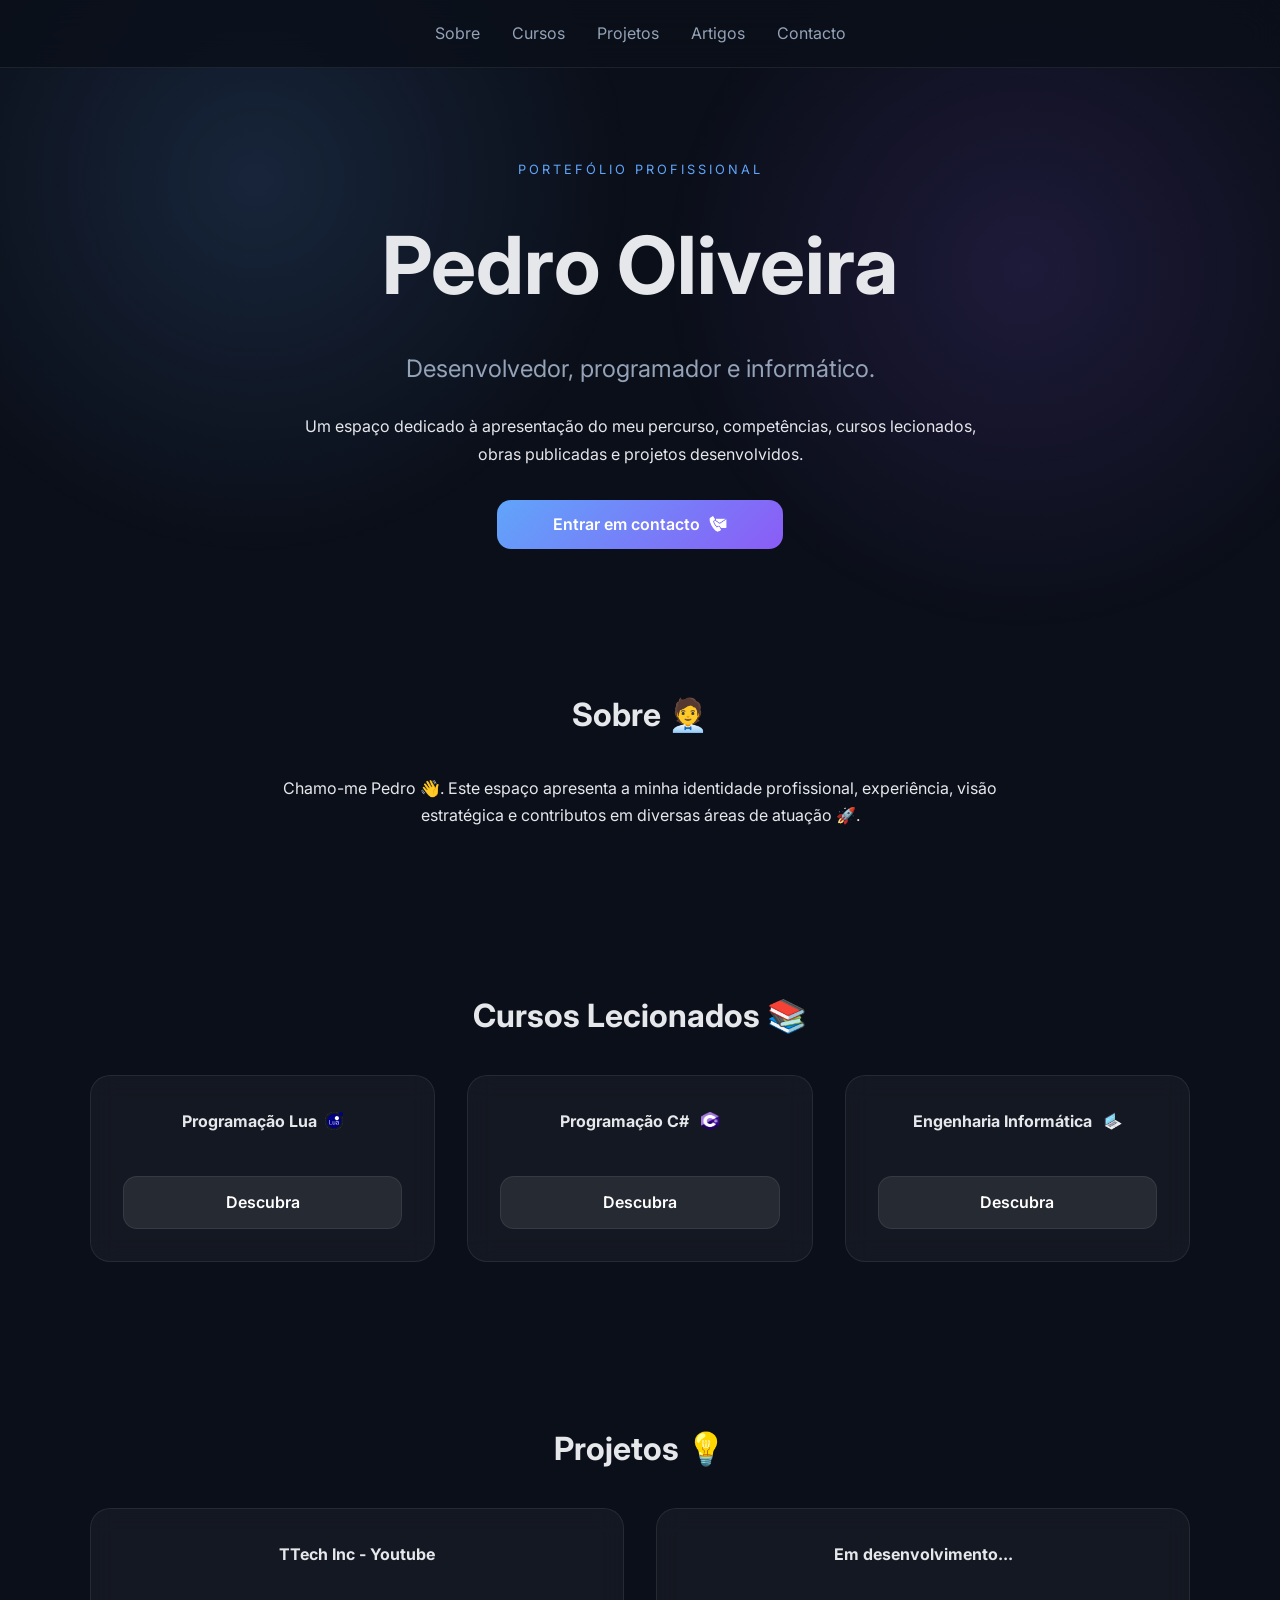
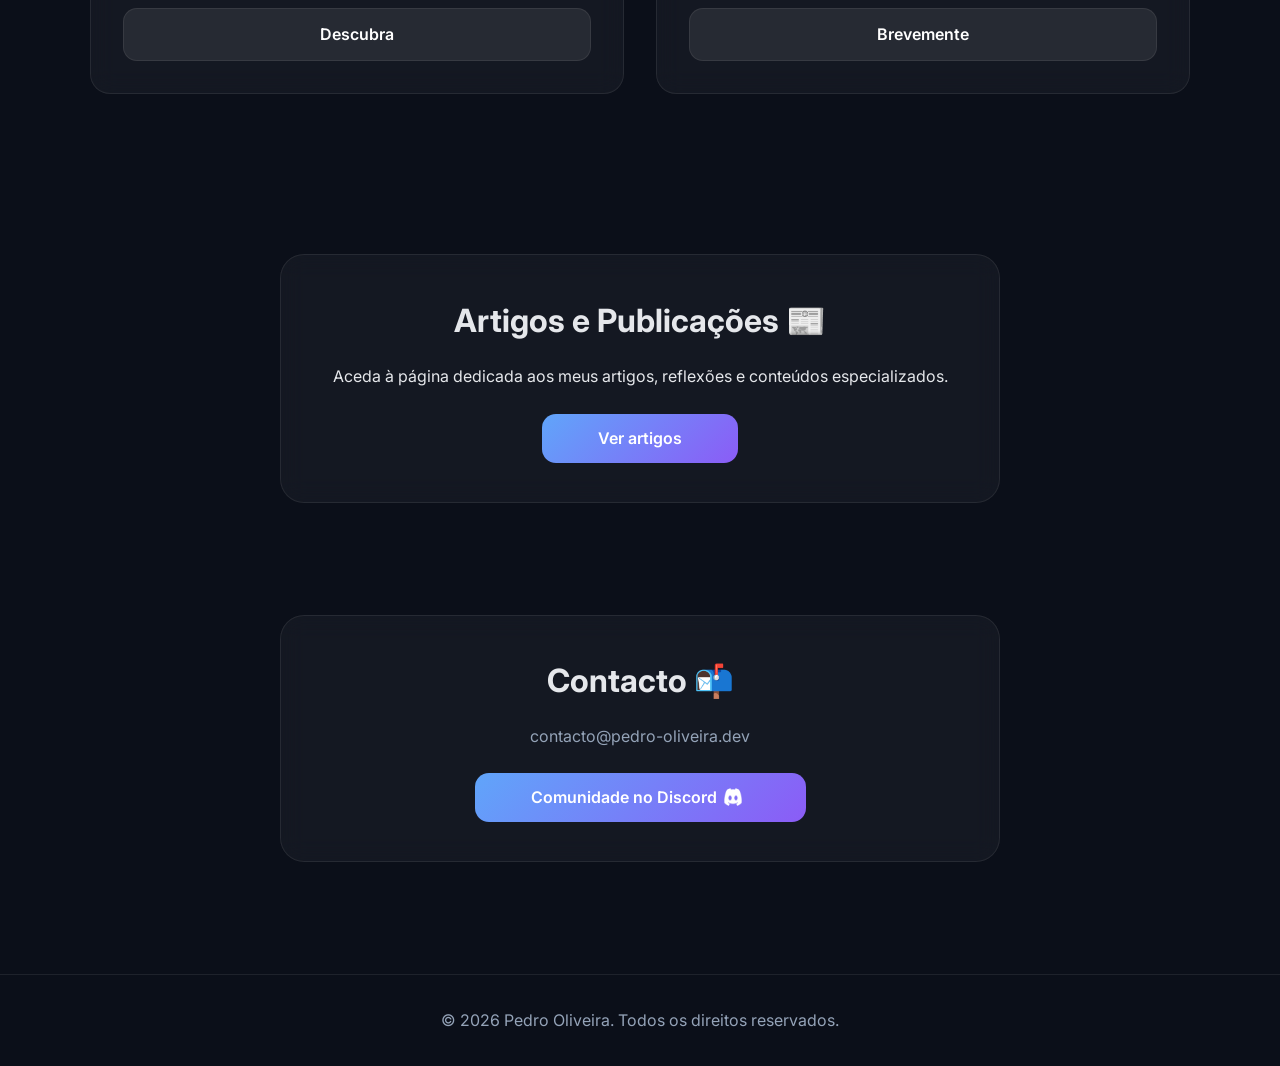
==== index.html @ 5f9d2a94 "Integração Google Analytics" ====
<!DOCTYPE html>
<html lang="pt-PT">

<head>
    <meta charset="UTF-8">
    <meta name="viewport" content="width=device-width, initial-scale=1.0">
    <title>Pedro Oliveira | Portefólio Profissional</title>
    <link rel="preconnect" href="https://fonts.googleapis.com">
    <link rel="preconnect" href="https://fonts.gstatic.com" crossorigin>
    <link href="https://fonts.googleapis.com/css2?family=Inter:wght@300;400;500;600;700;800&display=swap"
        rel="stylesheet">
    <link rel="stylesheet" href="style.css">
    <!-- Google tag (gtag.js) -->
    <script async src="https://www.googletagmanager.com/gtag/js?id=G-9H047FNG0F"></script>
    <script>
        window.dataLayer = window.dataLayer || [];
        function gtag() { dataLayer.push(arguments); }
        gtag('js', new Date());
        gtag('config', 'G-9H047FNG0F');
    </script>
    <script defer src="script.js"></script>
</head>

<body>

    <div class="bg-glow"></div>

    <header class="header">
        <div class="container nav-wrapper">
            <nav class="nav-menu">
                <a href="#sobre">Sobre</a>
                <!--<a href="pagina_recursos/recursos.html">Recursos</a>-->
                <a href="#cursos">Cursos</a>
                <!--<a href="#obras">Obras</a>-->
                <a href="#projetos">Projetos</a>
                <a href="pagina_artigos/artigos.html">Artigos</a>
                <a href="#contacto">Contacto</a>
            </nav>
        </div>
    </header>

    <section class="hero container">
        <div class="hero-content reveal">
            <p class="hero-tag">PORTEFÓLIO PROFISSIONAL</p>
            <h1>Pedro Oliveira</h1>
            <h2 class="hero-subtitle">Desenvolvedor, programador e informático.</h2>
            <p class="hero-description">
                Um espaço dedicado à apresentação do meu percurso, competências, cursos lecionados, obras publicadas e
                projetos desenvolvidos.
            </p>
            <a href="#contacto" class="btn-primary">Entrar em contacto
                <img src="assets/contacto_icon.png" width="18" height="18"
                    style="margin-left: 5px; vertical-align:-3px;">
            </a>
        </div>
    </section>

    <section id="sobre" class="section container reveal">
        <h3>Sobre 🧑‍💼</h3>
        <p>Chamo-me Pedro 👋. Este espaço apresenta a minha identidade profissional, experiência, visão estratégica e
            contributos em diversas áreas de atuação 🚀.</p>
    </section>

    <!-- Habilitações académicas a serem adicionadas futuramente 
    <section id="habilitacoes" class="section container reveal">
        <h3>Habilitações 🎓</h3>
        <div class="grid">
            <div class="card">Licenciatura / Mestrado</div>
            <div class="card">Certificações Profissionais</div>
            <div class="card">Especializações Técnicas</div>
        </div>
    </section>
    -->

    <section id="cursos" class="section container reveal">
        <h3>Cursos Lecionados 📚</h3>
        <div class="grid">
            <div class="card">
                <h4>Programação Lua<img src="assets/lua_logo.png" width="18" height="18"
                        style="margin-left: 8px; vertical-align:-3px;"></h4>
                <a href="https://www.udemy.com/course/cursos-ttech-lua/?referralCode=1E35E95B27F97B320115"
                    class="btn-secondary">Descubra</a>
            </div>
            <div class="card">
                <h4>Programação C# <img src="assets/csharp_logo.png" width="18" height="18"
                        style="margin-left: 8px; vertical-align:-3px;"></h4>
                <a href="https://www.udemy.com/course/curso-de-programacao-c-sharp-completo/?referralCode=ADC5F420551A71470567"
                    class="btn-secondary">Descubra</a>
            </div>
            <div class="card">
                <h4>Engenharia Informática <img src="assets/eng_informatica_logo.png" width="18" height="18"
                        style="margin-left: 8px; vertical-align:-3px;"></h4>
                <a href="https://www.udemy.com/course/engenharia-informatica/?referralCode=6A7386B9BCD37EFAB88C"
                    class="btn-secondary">Descubra</a>
            </div>
        </div>
    </section>

    <!-- A ser adicionado futuramente
    <section id="obras" class="section container reveal">
        <h3>Obras 📖</h3>
        <div class="grid">
            <div class="card">
                <h4>Publicação / Livro 1</h4><a href="https://www.youtube.com/@ttech_/videos" class="btn-secondary">Descubra</a>
            </div>
            <div class="card">
                <h4>Publicação / Livro 2</h4><a href="https://www.youtube.com/@ttech_/videos" class="btn-secondary">Descubra</a>
            </div>
        </div>
    </section>
    -->

    <section id="projetos" class="section container reveal">
        <h3>Projetos 💡</h3>
        <div class="grid">
            <div class="card">
                <h4>TTech Inc - Youtube</h4><a href="https://www.youtube.com/@ttech_/videos"
                    class="btn-secondary">Descubra</a>
            </div>
            <div class="card">
                <h4>Em desenvolvimento...</h4><a href="index.html" class="btn-secondary">Brevemente</a>
            </div>
        </div>
    </section>

    <section id="artigos" class="section articles-section reveal">
        <div class="container articles-box">
            <h3>Artigos e Publicações 📰</h3>
            <p>Aceda à página dedicada aos meus artigos, reflexões e conteúdos especializados.</p>
            <a href="pagina_artigos/artigos.html" class="btn-primary">Ver artigos</a>
        </div>
    </section>

    <section id="contacto" class="section contact-section reveal">
        <div class="contact-card">
            <h3>Contacto 📬</h3>
            <p>contacto@pedro-oliveira.dev</p>
            <a href="https://discord.gg/ntJY7cnc7T" class="btn-primary">Comunidade no Discord
                <img src="assets/DiscordLogo.png" width="18" height="18"
                    style="margin-right:8px; margin-left: 3px; vertical-align:-3px;">
            </a>
        </div>
    </section>

    <footer class="footer">
        <div class="container">
            <p>© 2026 Pedro Oliveira. Todos os direitos reservados.</p>
        </div>
    </footer>

</body>

</html>
---- style.css ----
:root {
    --bg: #0b0f19;
    --panel: rgba(255, 255, 255, 0.04);
    --text: #e5e7eb;
    --muted: #94a3b8;
    --accent: #60a5fa;
    --accent2: #8b5cf6;
    --border: rgba(255, 255, 255, 0.08);
}

* {
    margin: 0;
    padding: 0;
    box-sizing: border-box;
}

html {
    scroll-behavior: smooth;
}

body {
    font-family: 'Inter', sans-serif;
    background: var(--bg);
    color: var(--text);
    line-height: 1.7;
}

.container {
    width: min(1100px, 92%);
    margin: auto;
}

.bg-glow {
    position: fixed;
    inset: 0;
    background: radial-gradient(circle at 20% 20%, rgba(96, 165, 250, .15), transparent 30%), radial-gradient(circle at 80% 30%, rgba(139, 92, 246, .15), transparent 30%);
    pointer-events: none;
}

.header {
    position: sticky;
    top: 0;
    backdrop-filter: blur(16px);
    background: rgba(11, 15, 25, .8);
    border-bottom: 1px solid var(--border);
    z-index: 100;
}

.nav-wrapper {
    display: flex;
    justify-content: center;
    padding: 1.25rem 0;
}

.nav-menu {
    display: flex;
    flex-wrap: wrap;
    justify-content: center;
    gap: 2rem;
}

.nav-menu a {
    color: var(--muted);
    text-decoration: none;
    transition: .3s;
}

.nav-menu a:hover {
    color: white;
}

.hero {
    min-height: 60vh;
    display: flex;
    justify-content: center;
    align-items: center;
    text-align: center;
    padding: 4rem 0 2rem;
}

.hero-tag {
    color: var(--accent);
    letter-spacing: 3px;
    font-size: .8rem;
    margin-bottom: 1rem;
}

.hero h1 {
    font-size: 5rem;
    margin-bottom: 1rem;
}

.hero-subtitle {
    font-size: 1.5rem;
    color: var(--muted);
    font-weight: 400;
    margin-bottom: 1.5rem;
}

.hero-description {
    max-width: 700px;
    margin: 0 auto 2rem;
}

.btn-primary,
.btn-secondary {
    display: inline-block;
    text-decoration: none;
    color: white;
    font-weight: 600;
    border-radius: 14px;
    transition: .3s;
}

.btn-primary {
    padding: 0.70rem 3.5rem;
    background: linear-gradient(135deg, var(--accent), var(--accent2));
}

.btn-secondary {
    margin-top: 1.5rem;
    padding: .75rem 1.2rem;
    background: rgba(255, 255, 255, .08);
    border: 1px solid var(--border);
}

.btn-primary:hover,
.btn-secondary:hover {
    transform: translateY(-3px);
}

.section {
    padding: 5rem 0;
}

.section h3 {
    font-size: 2rem;
    margin-bottom: 2rem;
    text-align: center;
}

.section p {
    max-width: 800px;
    margin: auto;
    text-align: center;
}

.grid {
    display: grid;
    grid-template-columns: repeat(auto-fit, minmax(280px, 1fr));
    gap: 2rem;
    margin-top: 2rem;
}

.card {
    background: var(--panel);
    border: 1px solid var(--border);
    border-radius: 20px;
    padding: 2rem;
    backdrop-filter: blur(12px);
    transition: .3s;
    text-align: center;
    min-height: 180px;
    display: flex;
    flex-direction: column;
    justify-content: space-between;
    color: var(--text);
    text-decoration: none;
}

.card:hover {
    transform: translateY(-8px);
    border-color: rgba(96, 165, 250, .4);
    color: var(--text);
}

.card:visited {
    color: var(--text);
}

.card h4 {
    margin-bottom: 1rem;
}

.articles-box,
.contact-card {
    text-align: center;
    background: var(--panel);
    border: 1px solid var(--border);
    border-radius: 24px;
    padding: 2.4rem 2.2rem;
    backdrop-filter: blur(12px);
    max-width: 720px;
    margin: auto;
}

.articles-box h3,
.contact-card h3 {
    margin-bottom: 0.9rem;
}

.articles-box p,
.contact-card p {
    margin-bottom: 1.5rem;
    line-height: 1.7;
}


.contact-card p {
    margin: .8rem 0;
    color: var(--muted);
}

.contact-card .btn-primary {
  margin-top: 0.6rem;
}

.contact-section {
  padding-top: 2rem;
}

.footer {
    padding: 2rem 0;
    text-align: center;
    border-top: 1px solid var(--border);
    color: var(--muted);
    margin-top: 2rem;
}

.reveal {
    opacity: 0;
    transform: translateY(40px);
    transition: all .8s ease;
}

.reveal.visible {
    opacity: 1;
    transform: translateY(0);
}

@media (max-width:768px) {
    .hero h1 {
        font-size: 3rem;
    }

    .hero-subtitle {
        font-size: 1.1rem;
    }

    .nav-menu {
        gap: 1rem;
    }

    .section {
        padding: 4rem 0;
    }
}

/*Página de artigos: */
.filters-grid{
  display:flex;
  gap:1rem;
  margin-top:1.5rem;
  flex-wrap: wrap;
  align-items:center;
}

.filters-grid input{
  flex: 2;
}

.filters-grid select{
  flex: 1;
}

.filters-grid input,
.filters-grid select {
  background: var(--panel);
  border:1px solid var(--border);
  color: var(--text);
  padding: .9rem 1rem;
  border-radius: 14px;
}

.tag {
  display:inline-block;
  padding:.3rem .7rem;
  border-radius:999px;
  background:rgba(255,255,255,0.06);
  margin:.2rem;
  font-size:.85rem;
  color:var(--muted);
}

.tags {
  margin:1rem 0 1.25rem;
}

.artigos-hero{
  min-height: 38vh;
}

.artigos-hero h1{
  font-size: 2.6rem;
}

.artigos-hero p{
  font-size: 1rem;
  margin-top: .6rem;
}

.articles-list{
  display: grid;
  grid-template-columns: repeat(2, 1fr);
  gap: 1.5rem;
}

.articles-list .card{
  max-width: 760px;
  width: 100%;
  margin: 0 auto;
  padding: 1.8rem 2rem;
}

.article-btn{
  padding: 0.7rem 1.5rem;
  display: inline-flex;
}

.article-btn{
  display: inline-flex;
  align-items: center;
  justify-content: center;
  text-align: center;
  line-height: 1;
}

.articles-list .card{
  padding: 1.2rem 1.5rem;
  display: flex;
  flex-direction: column;
  gap: 0.4rem;
  height: auto;
}

.articles-list .card h4{
  margin-bottom: 0.3rem;
  font-size: 1.3rem;
  font-weight: 600;
  line-height: 1.3;
}

.articles-list .card p{
  margin: 0;
}

.tags{
  margin-top: 0.2rem;
}

.article-page .articles-box{
  max-width: 1000px;
}

.filters-wrapper .articles-box{
  max-width: 1100px;
}

#loadMoreBtn{
  border: none;
  outline: none;
  cursor: pointer;
  padding: 0.8rem 3.1rem;
}

#articlesList{
  margin-top: 0.5rem;
  margin-bottom: 5rem;
}

#filtros{
  padding-bottom: 0.5rem;
}

.filters-grid select{
  background: transparent;
  color: var(--text-primary, #f5f5f5);
  border: 1px solid rgba(255,255,255,0.12);
  padding: 0.65rem 0.9rem;
  border-radius: 10px;
  outline: none;
  cursor: pointer;
}

.filters-grid select option{
  background: #ffffff;
  color: #000000;
}


@media (max-width: 900px){
  .articles-list{
    grid-template-columns: 1fr;
  }
}

@media (max-width: 768px){
  .filters-grid{
    flex-direction: column;
    align-items: stretch;
  }

  .filters-grid input,
  .filters-grid select{
    width: 100%;
  }
}

@media (max-width: 768px){

  /* Só páginas de artigo */
  .article-page .articles-box{
    max-width: 100%;
    padding: 1.5rem;
    border-radius: 16px;
  }

  .article-page h1{
    font-size: 1.8rem;
    line-height: 1.25;
  }

  .article-page .article-meta{
    font-size: 0.9rem;
  }

  .article-page .article-content{
    font-size: 1rem;
    line-height: 1.7;
  }

  .article-page .article-content h2{
    font-size: 1.3rem;
  }

  .article-page .nav-menu{
    display: flex;
    flex-wrap: wrap;
    justify-content: center;
    gap: 0.75rem 1rem;
  }

  .article-page .nav-menu a{
    font-size: 0.95rem;
  }

}
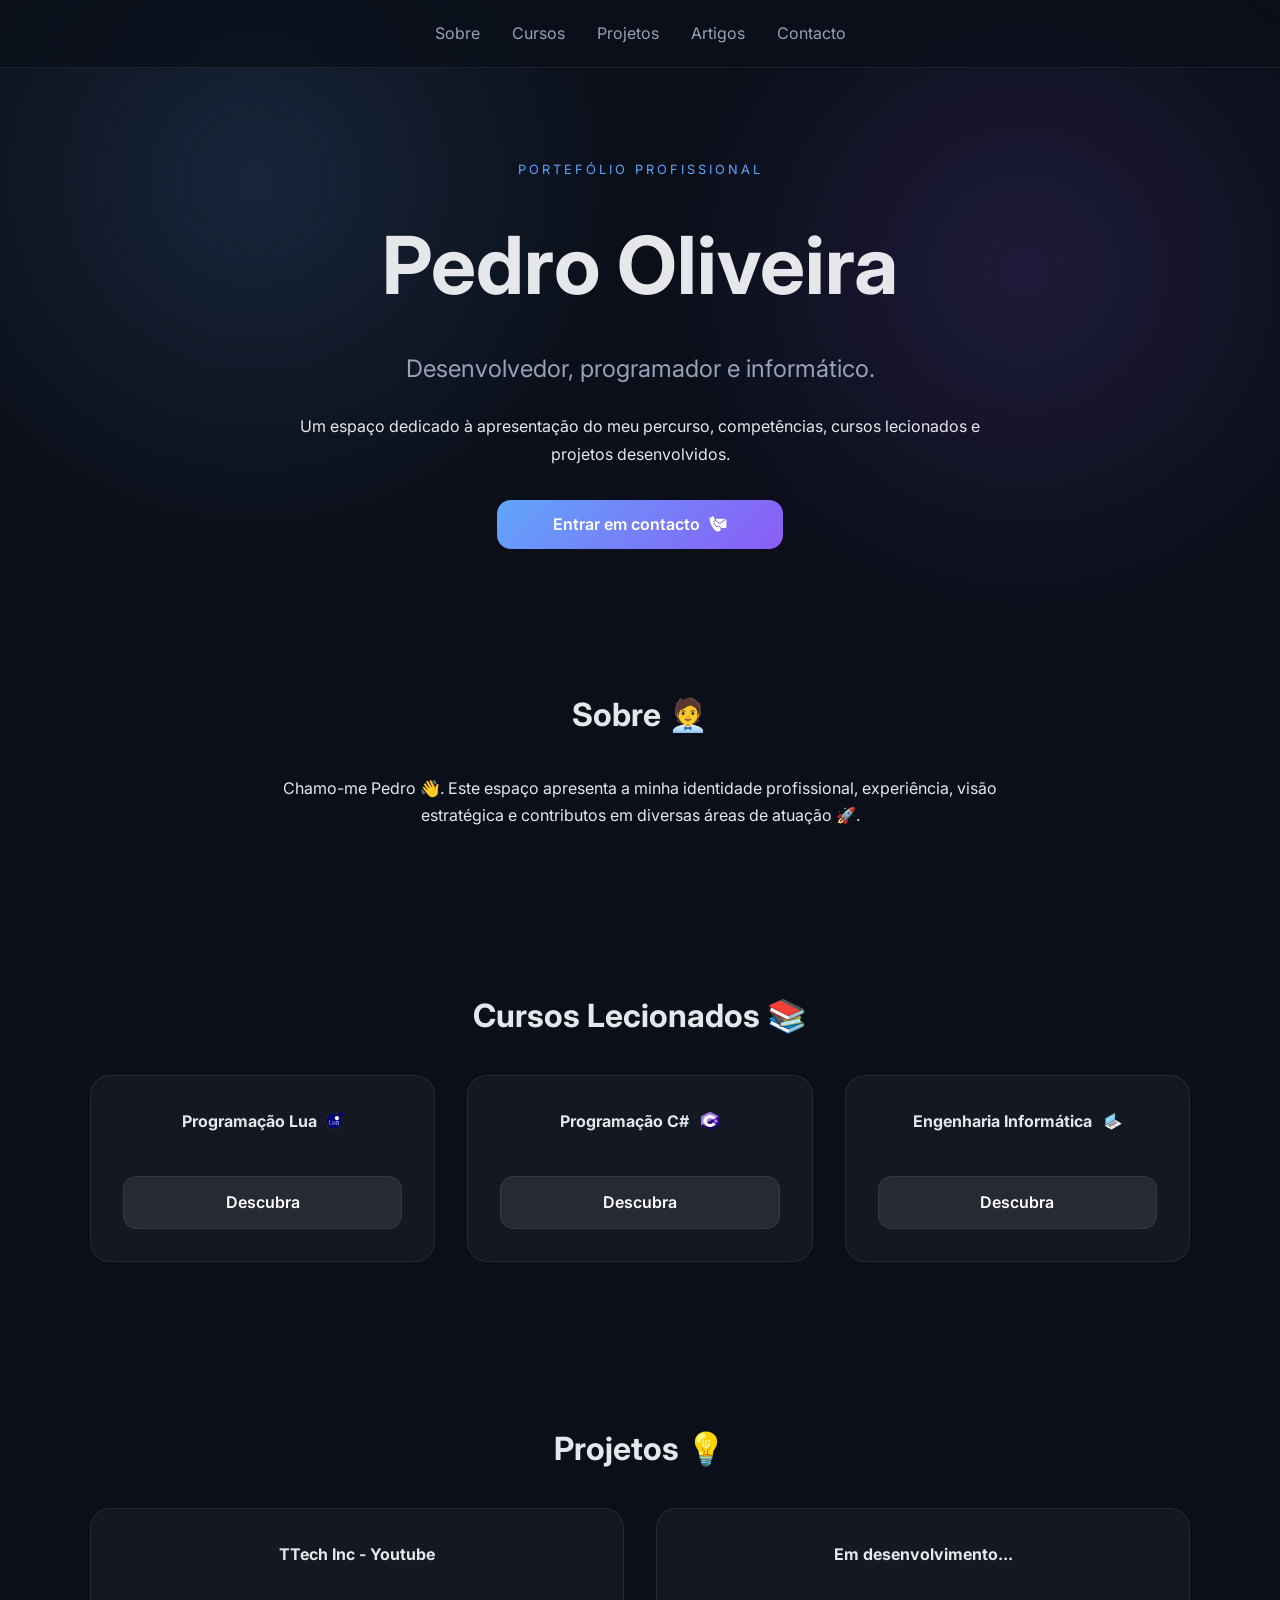
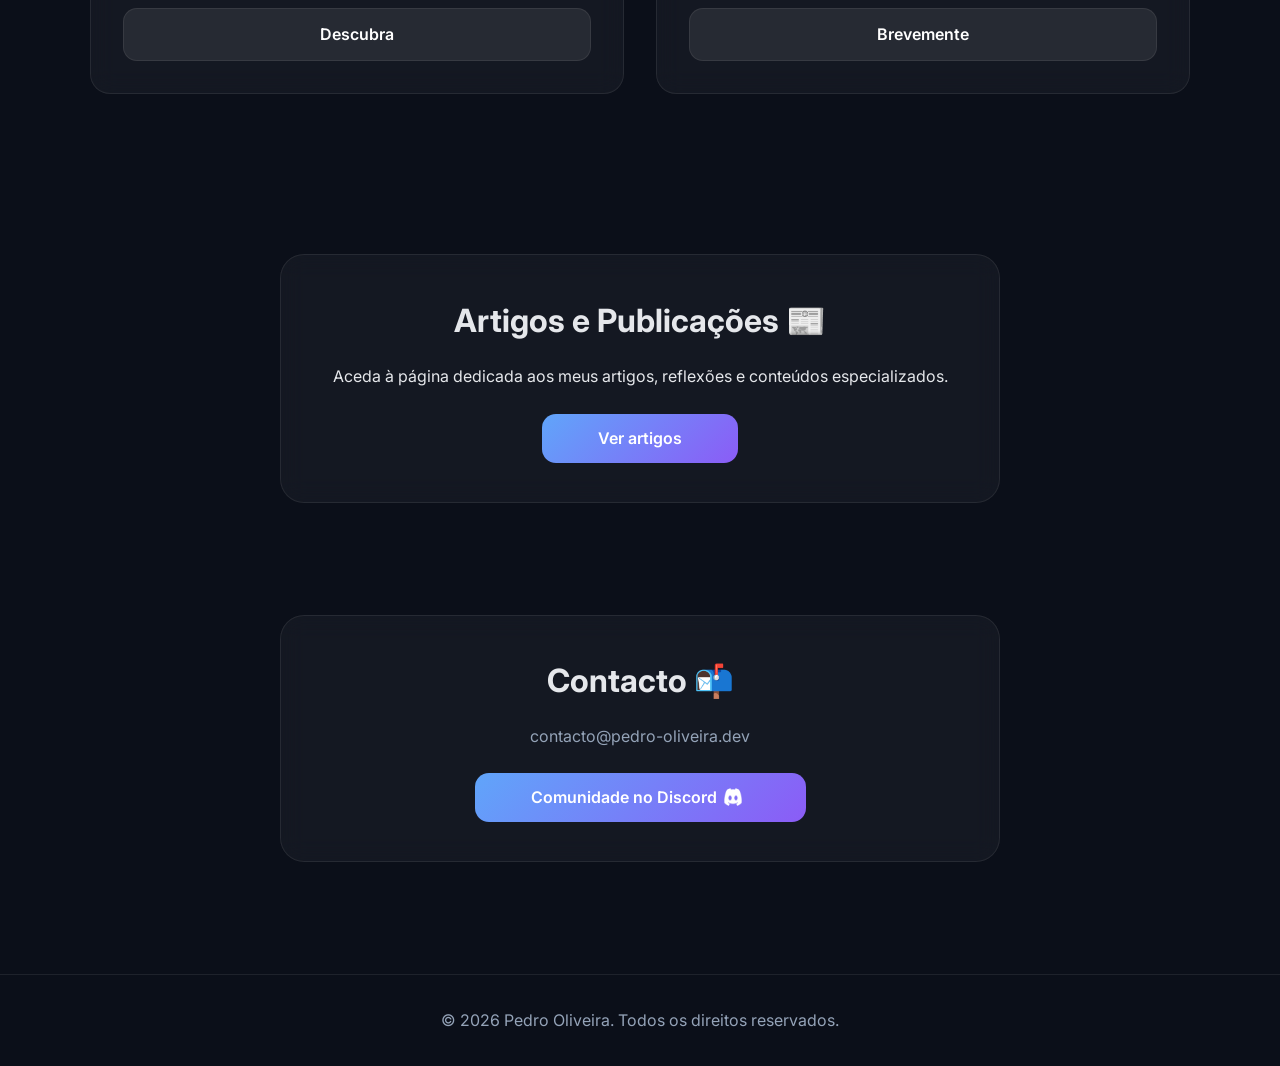
==== commit 311e0586: "Mais informações de exibição" ====
--- a/index.html
+++ b/index.html
@@ -4,6 +4,12 @@
 <head>
     <meta charset="UTF-8">
     <meta name="viewport" content="width=device-width, initial-scale=1.0">
+    <!--Informações de exibição: -->
+    <meta property="og:type" content="website">
+    <meta property="og:title" content="Pedro Oliveira - Desenvolvedor, programador e informático.">
+    <meta property="og:description" content="Um espaço dedicado à apresentação do meu percurso, competências, cursos lecionados e projetos desenvolvidos.">
+    <meta property="og:site_name" content="Pedro Oliveira - Portefólio Profissional">
+    <!--Informações da página: -->
     <title>Pedro Oliveira | Portefólio Profissional</title>
     <link rel="preconnect" href="https://fonts.googleapis.com">
     <link rel="preconnect" href="https://fonts.gstatic.com" crossorigin>
@@ -45,8 +51,7 @@
             <h1>Pedro Oliveira</h1>
             <h2 class="hero-subtitle">Desenvolvedor, programador e informático.</h2>
             <p class="hero-description">
-                Um espaço dedicado à apresentação do meu percurso, competências, cursos lecionados, obras publicadas e
-                projetos desenvolvidos.
+                Um espaço dedicado à apresentação do meu percurso, competências, cursos lecionados e projetos desenvolvidos.
             </p>
             <a href="#contacto" class="btn-primary">Entrar em contacto
                 <img src="assets/contacto_icon.png" width="18" height="18"
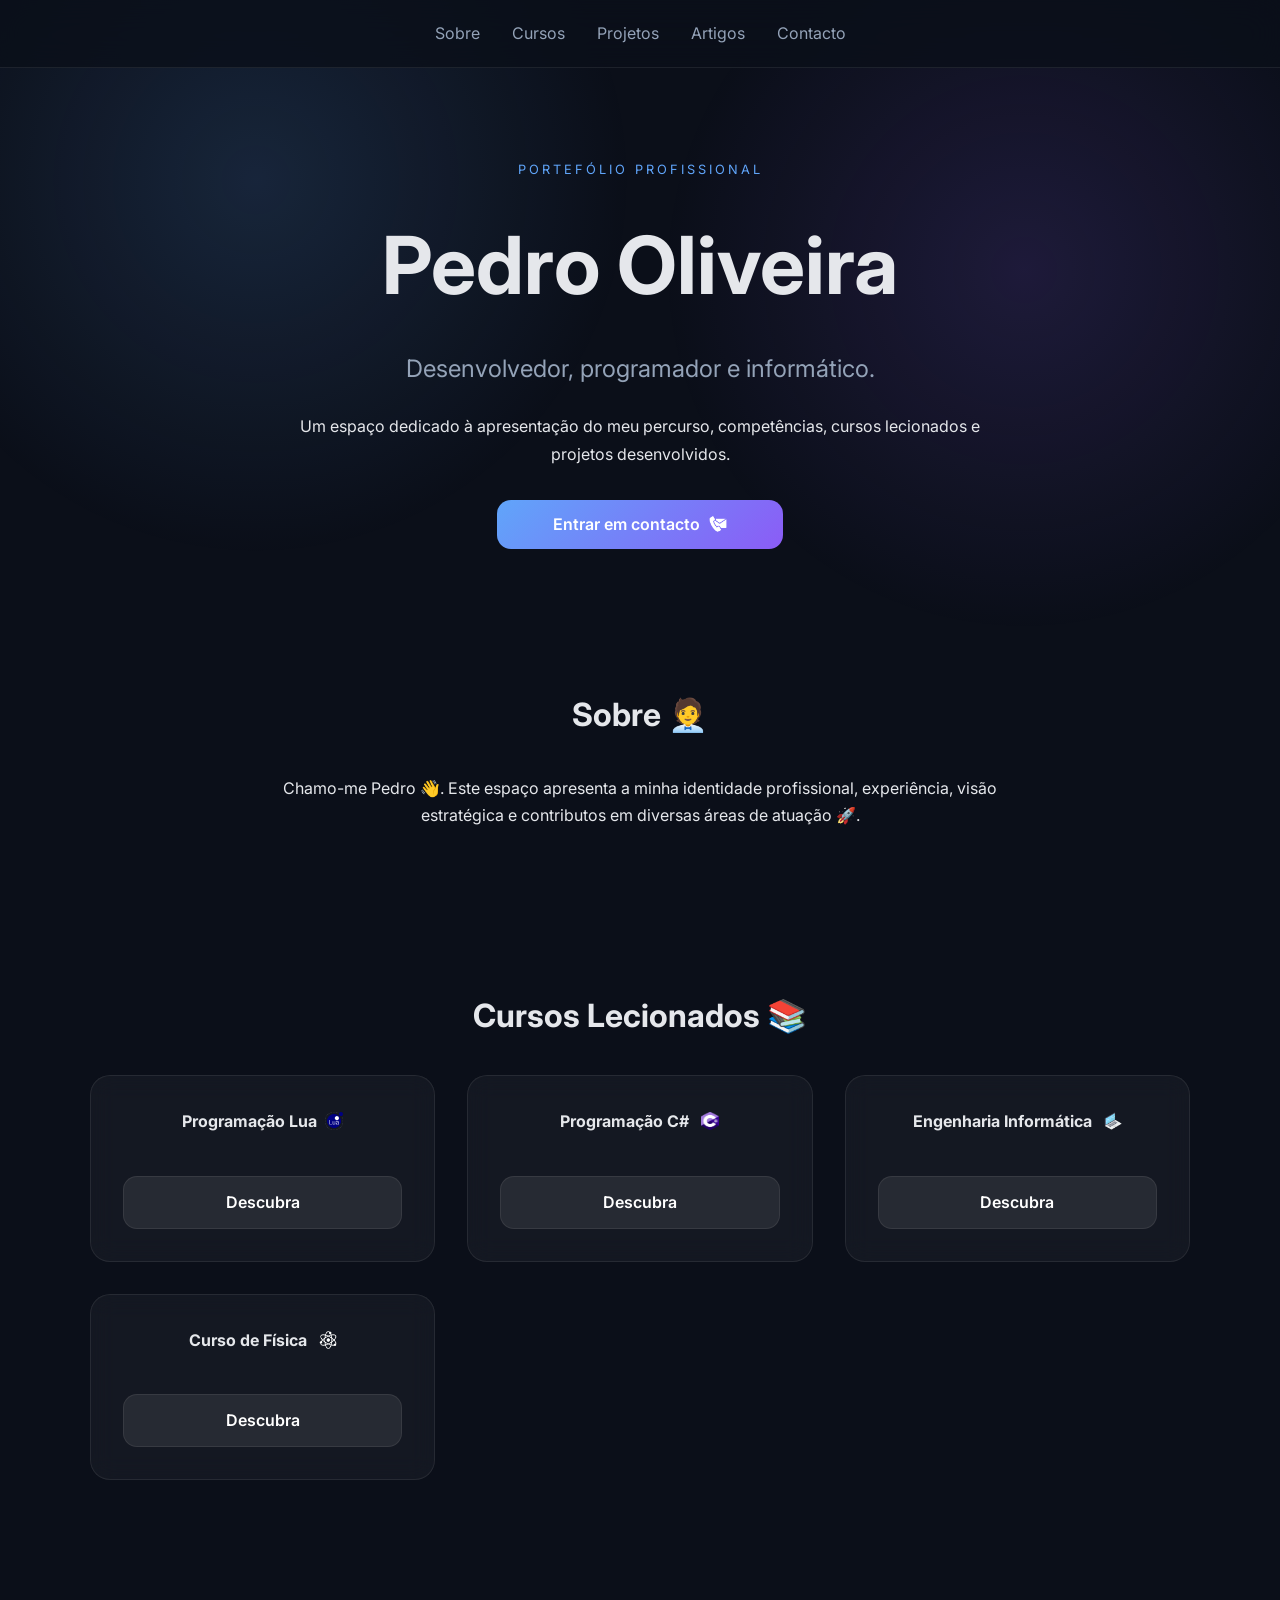
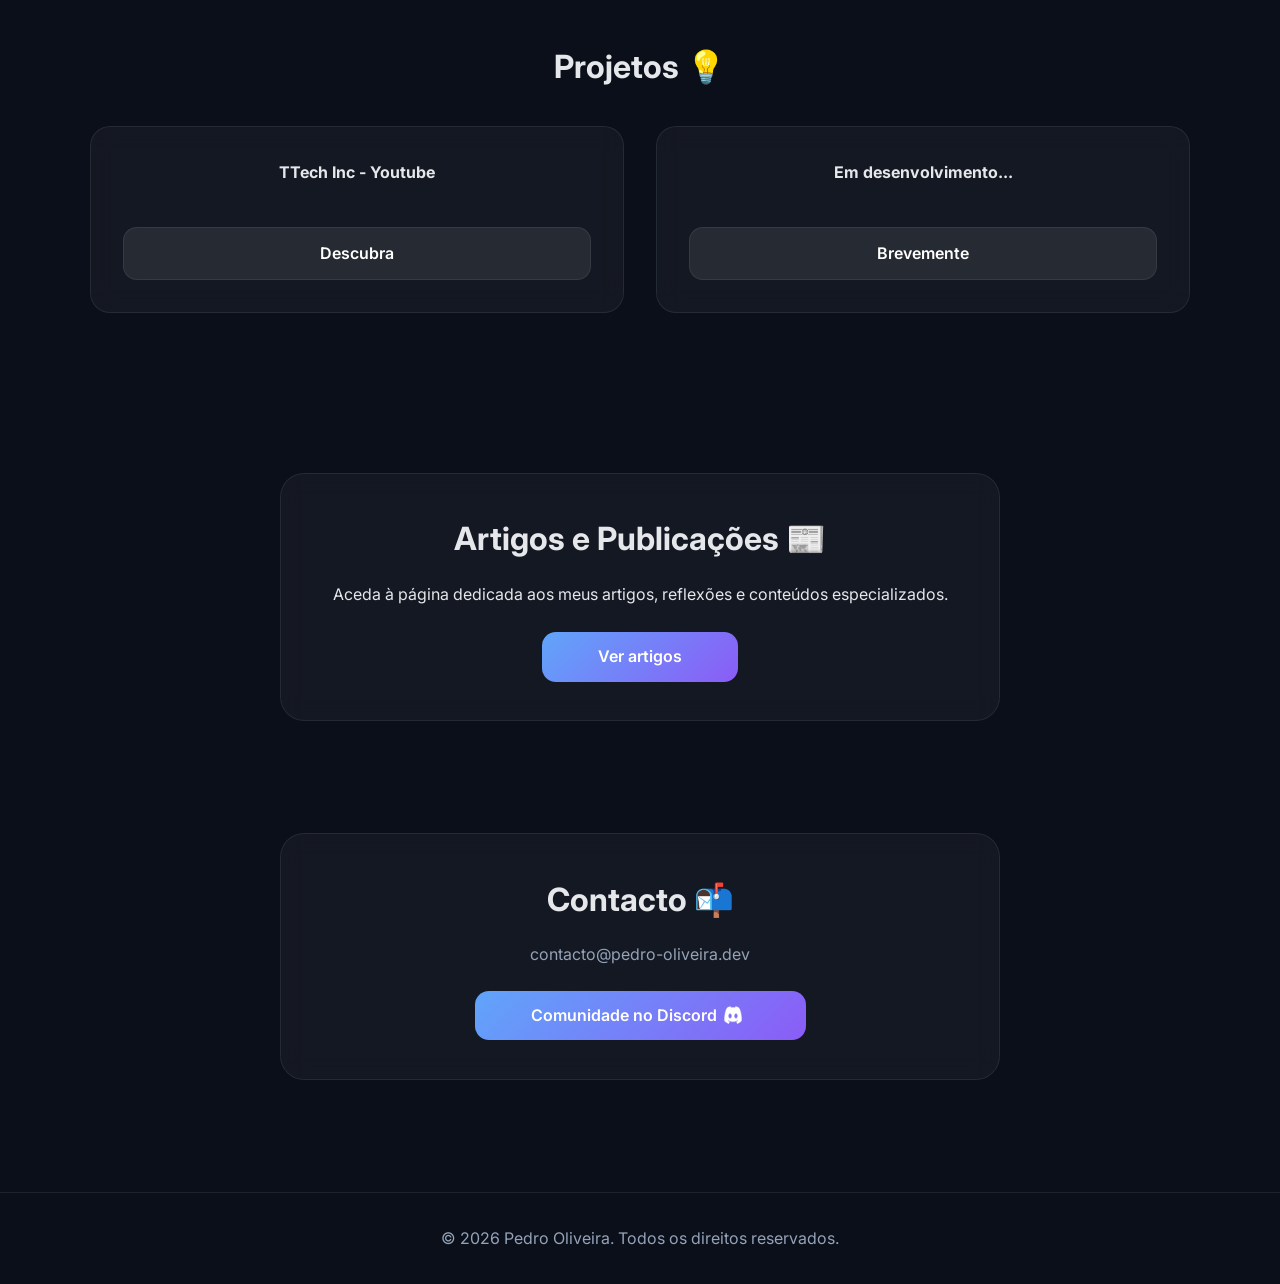
==== commit 3918aad1: "Curso de fisica adicionado" ====
--- a/index.html
+++ b/index.html
@@ -98,6 +98,12 @@
                 <a href="https://www.udemy.com/course/engenharia-informatica/?referralCode=6A7386B9BCD37EFAB88C"
                     class="btn-secondary">Descubra</a>
             </div>
+            <div class="card">
+                <h4>Curso de Física <img src="assets/fisica_logo.png" width="18" height="18"
+                        style="margin-left: 8px; vertical-align:-3px;"></h4>
+                <a href="https://www.udemy.com/course/engenharia-informatica/?referralCode=6A7386B9BCD37EFAB88C"
+                    class="btn-secondary">Descubra</a>
+            </div>
         </div>
     </section>
 
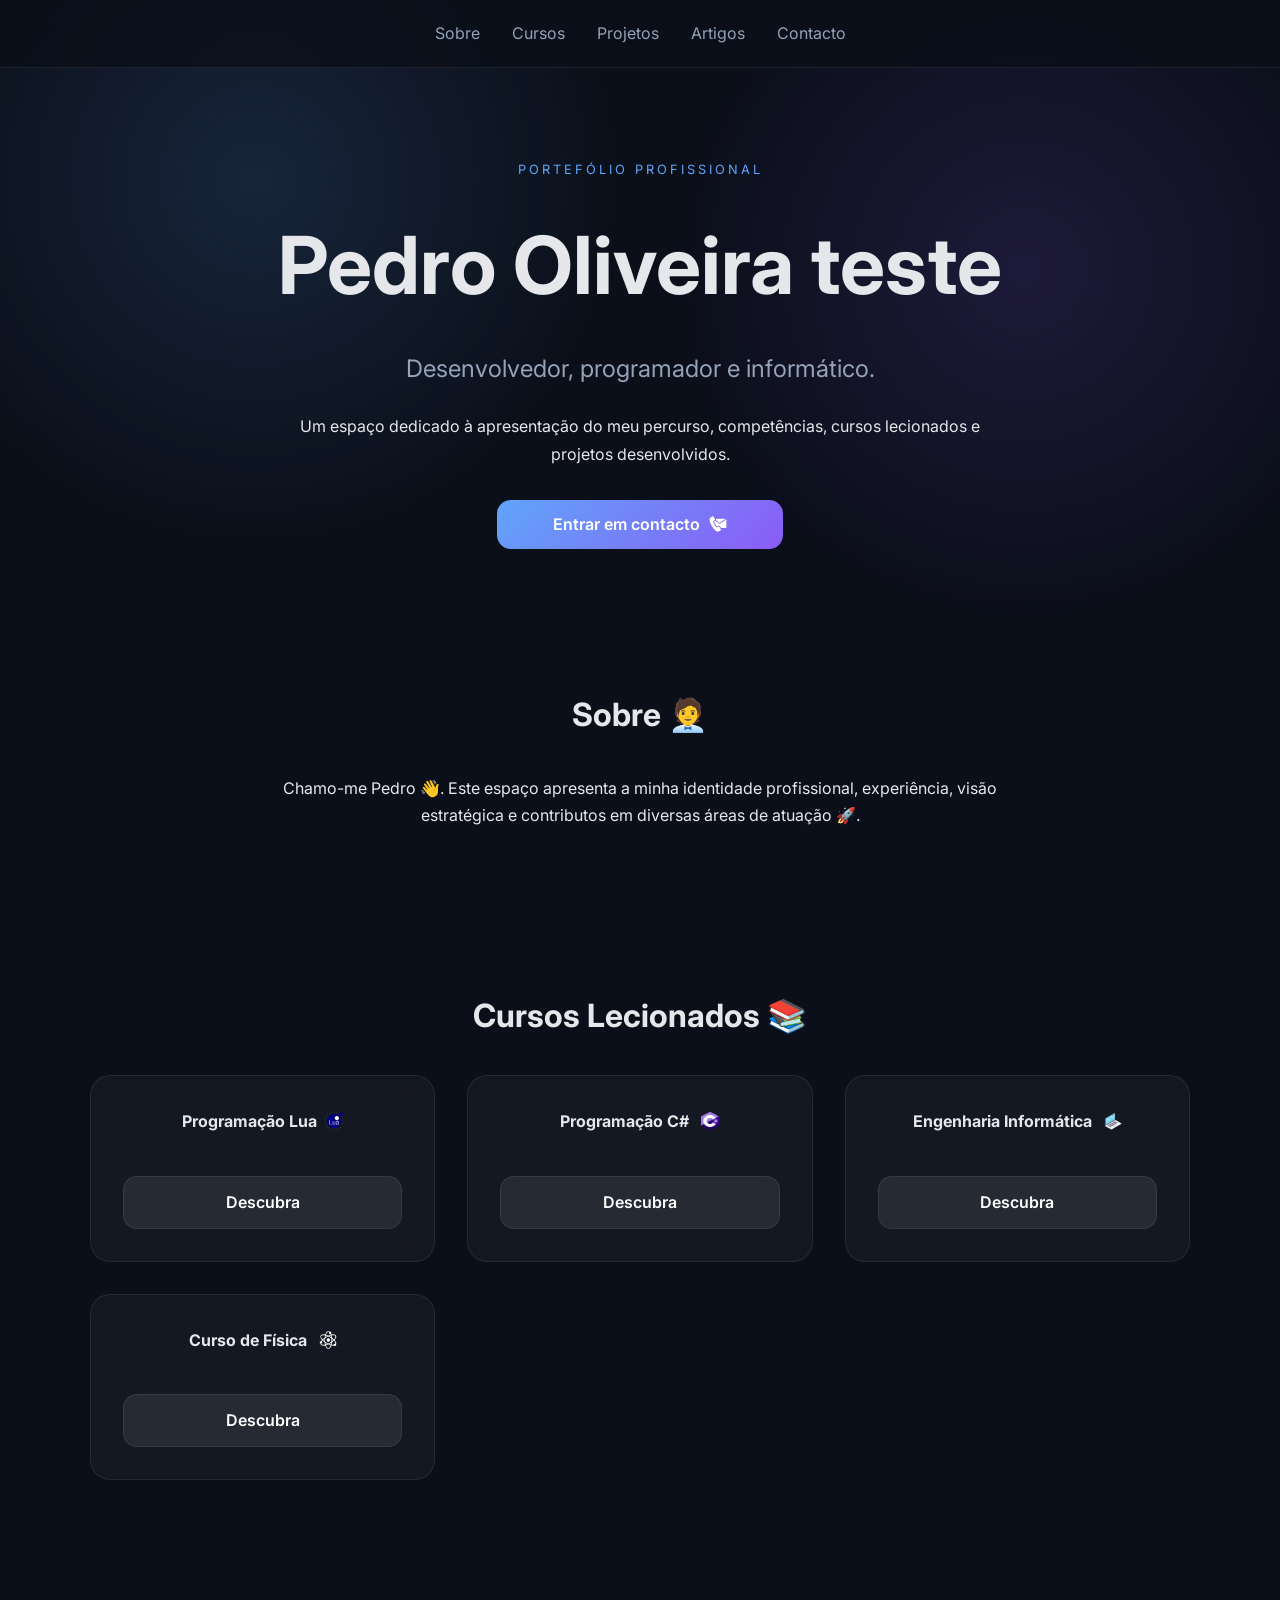
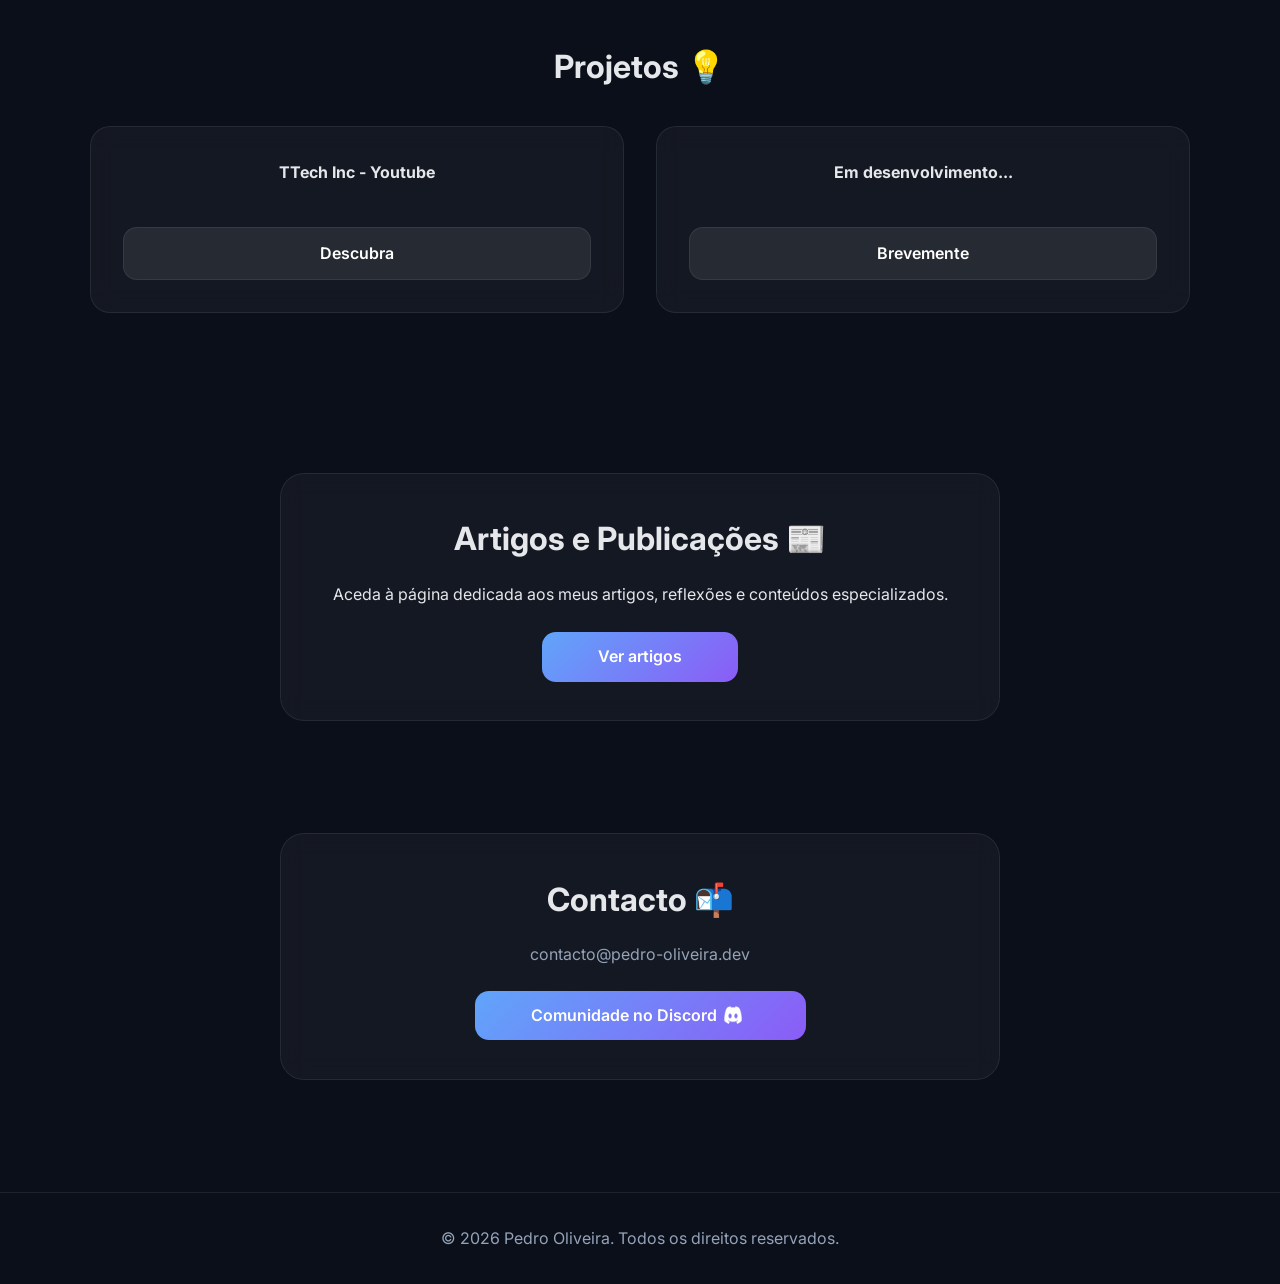
==== commit 5b2cf79f: "Teste de visibilidade" ====
--- a/index.html
+++ b/index.html
@@ -48,7 +48,7 @@
     <section class="hero container">
         <div class="hero-content reveal">
             <p class="hero-tag">PORTEFÓLIO PROFISSIONAL</p>
-            <h1>Pedro Oliveira</h1>
+            <h1>Pedro Oliveira teste</h1>
             <h2 class="hero-subtitle">Desenvolvedor, programador e informático.</h2>
             <p class="hero-description">
                 Um espaço dedicado à apresentação do meu percurso, competências, cursos lecionados e projetos desenvolvidos.
@@ -101,7 +101,7 @@
             <div class="card">
                 <h4>Curso de Física <img src="assets/fisica_logo.png" width="18" height="18"
                         style="margin-left: 8px; vertical-align:-3px;"></h4>
-                <a href="https://www.udemy.com/course/engenharia-informatica/?referralCode=6A7386B9BCD37EFAB88C"
+                <a href="https://www.udemy.com/course/curso-de-fisica-pedro/?referralCode=9C39F249F3D492D9D61F"
                     class="btn-secondary">Descubra</a>
             </div>
         </div>
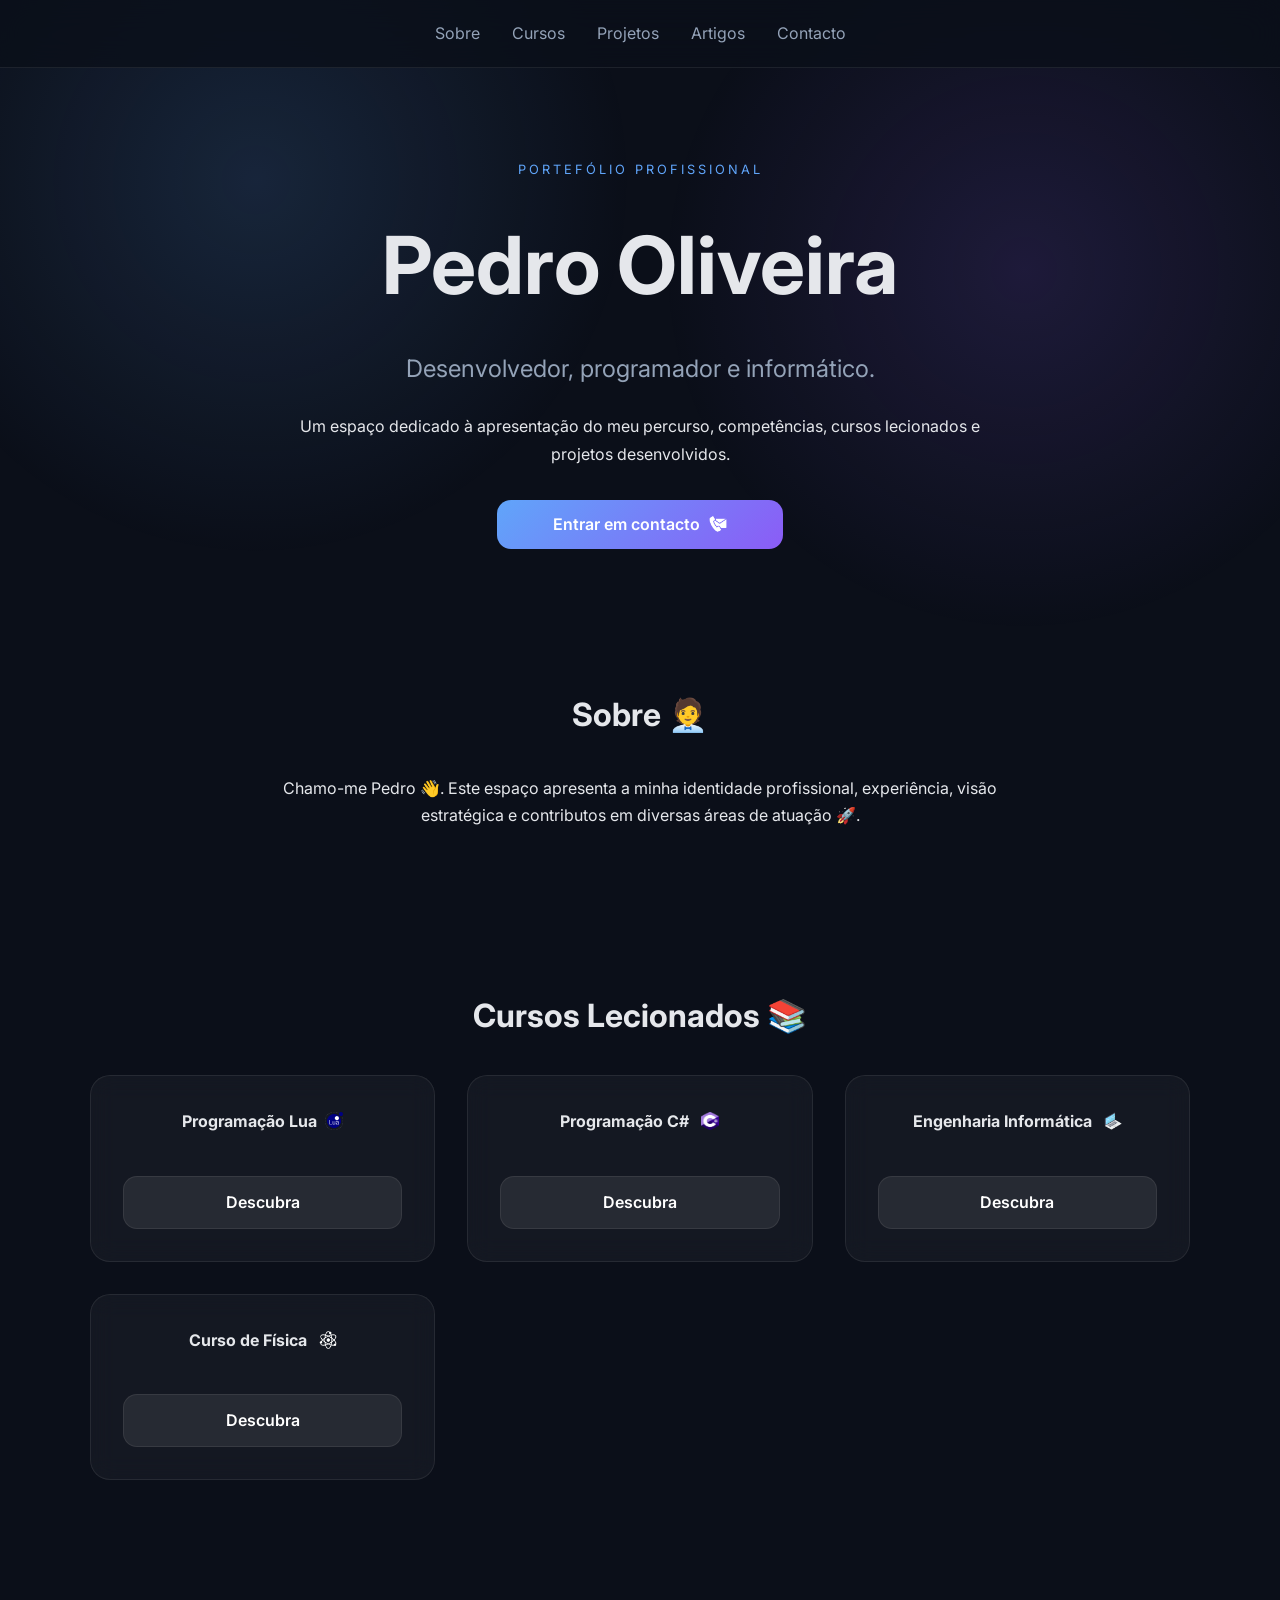
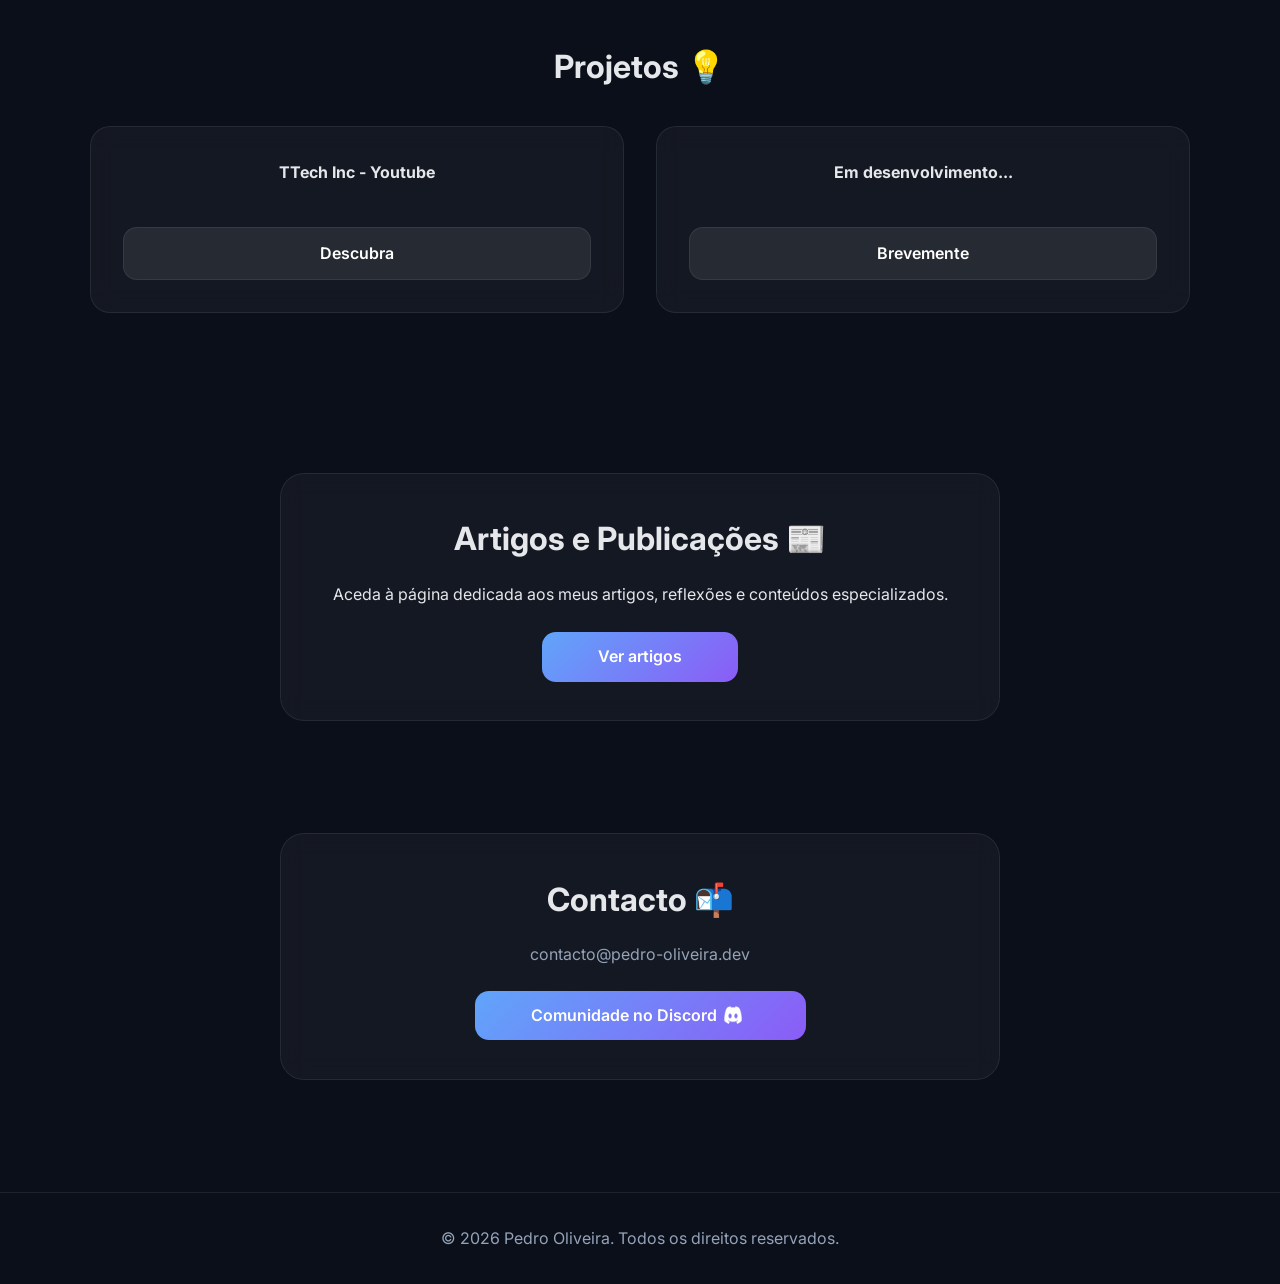
==== commit b1f99250: "concluido" ====
--- a/index.html
+++ b/index.html
@@ -48,7 +48,7 @@
     <section class="hero container">
         <div class="hero-content reveal">
             <p class="hero-tag">PORTEFÓLIO PROFISSIONAL</p>
-            <h1>Pedro Oliveira teste</h1>
+            <h1>Pedro Oliveira</h1>
             <h2 class="hero-subtitle">Desenvolvedor, programador e informático.</h2>
             <p class="hero-description">
                 Um espaço dedicado à apresentação do meu percurso, competências, cursos lecionados e projetos desenvolvidos.
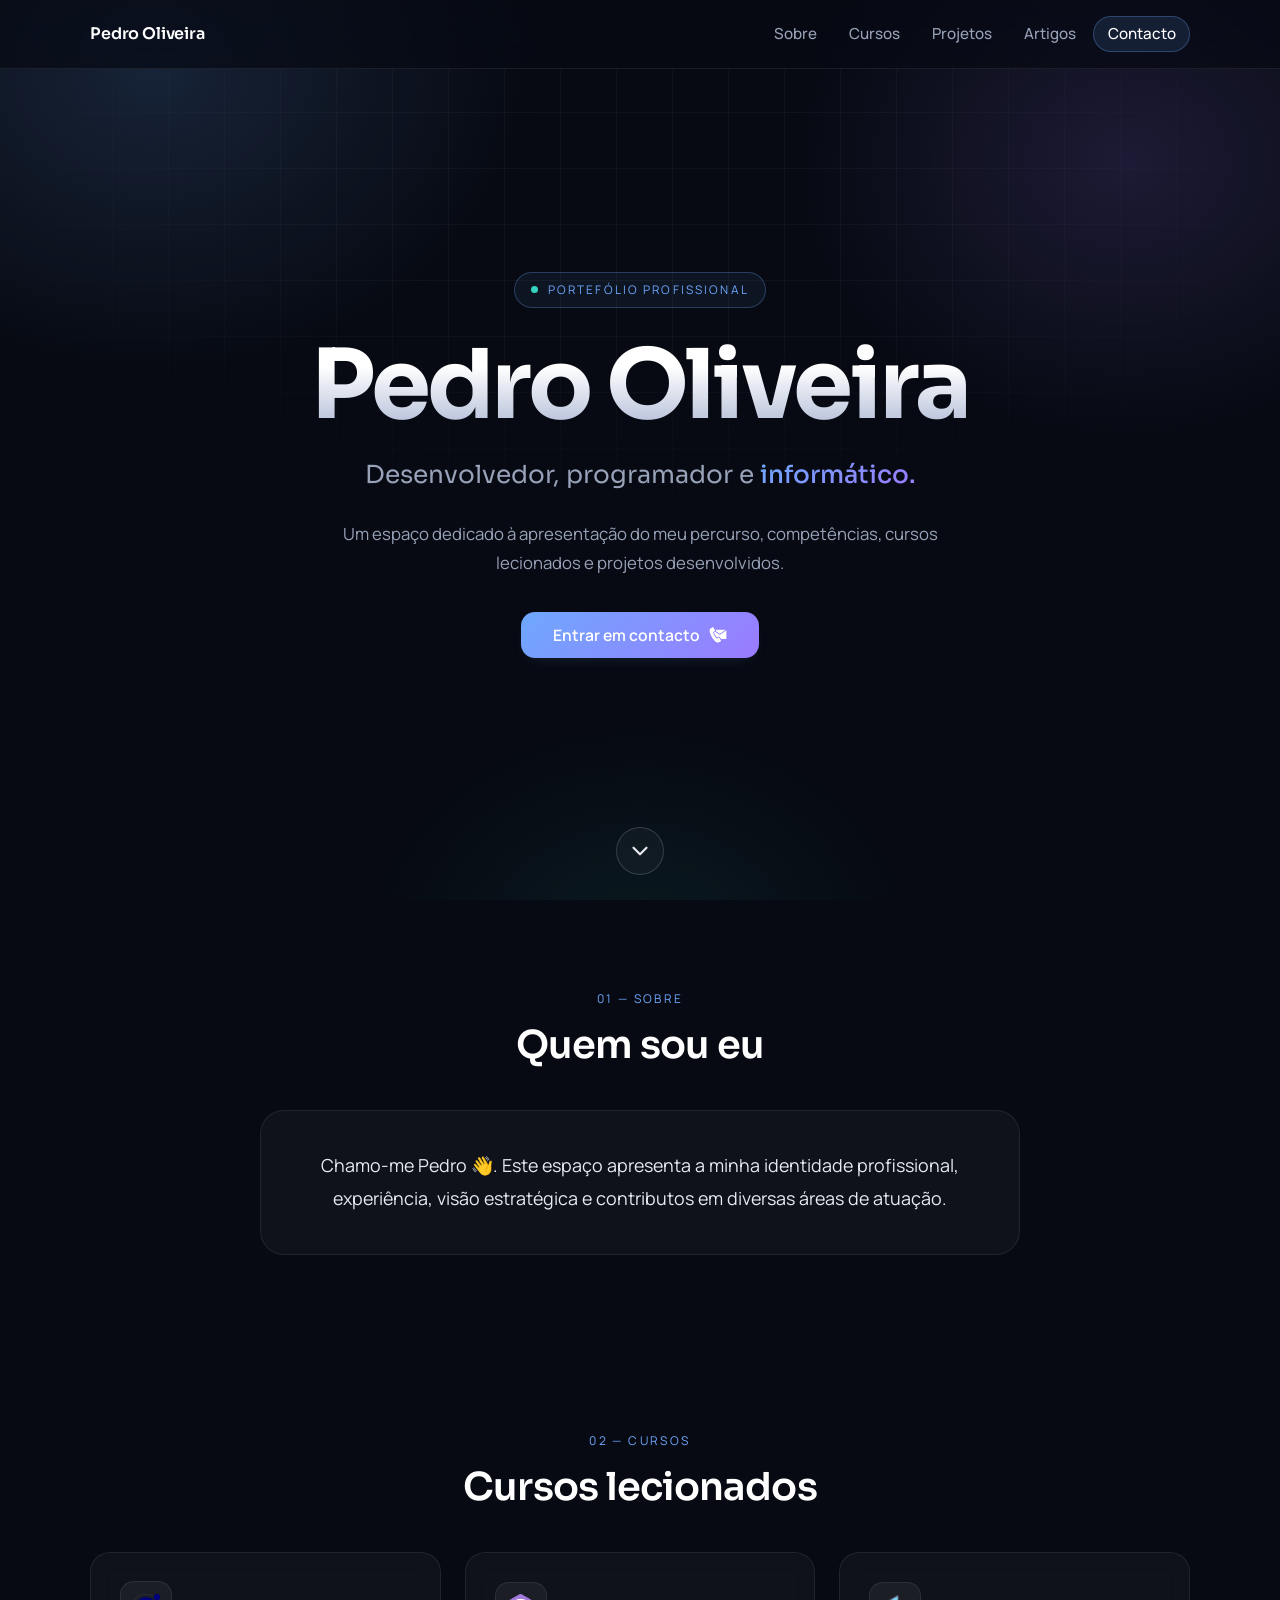
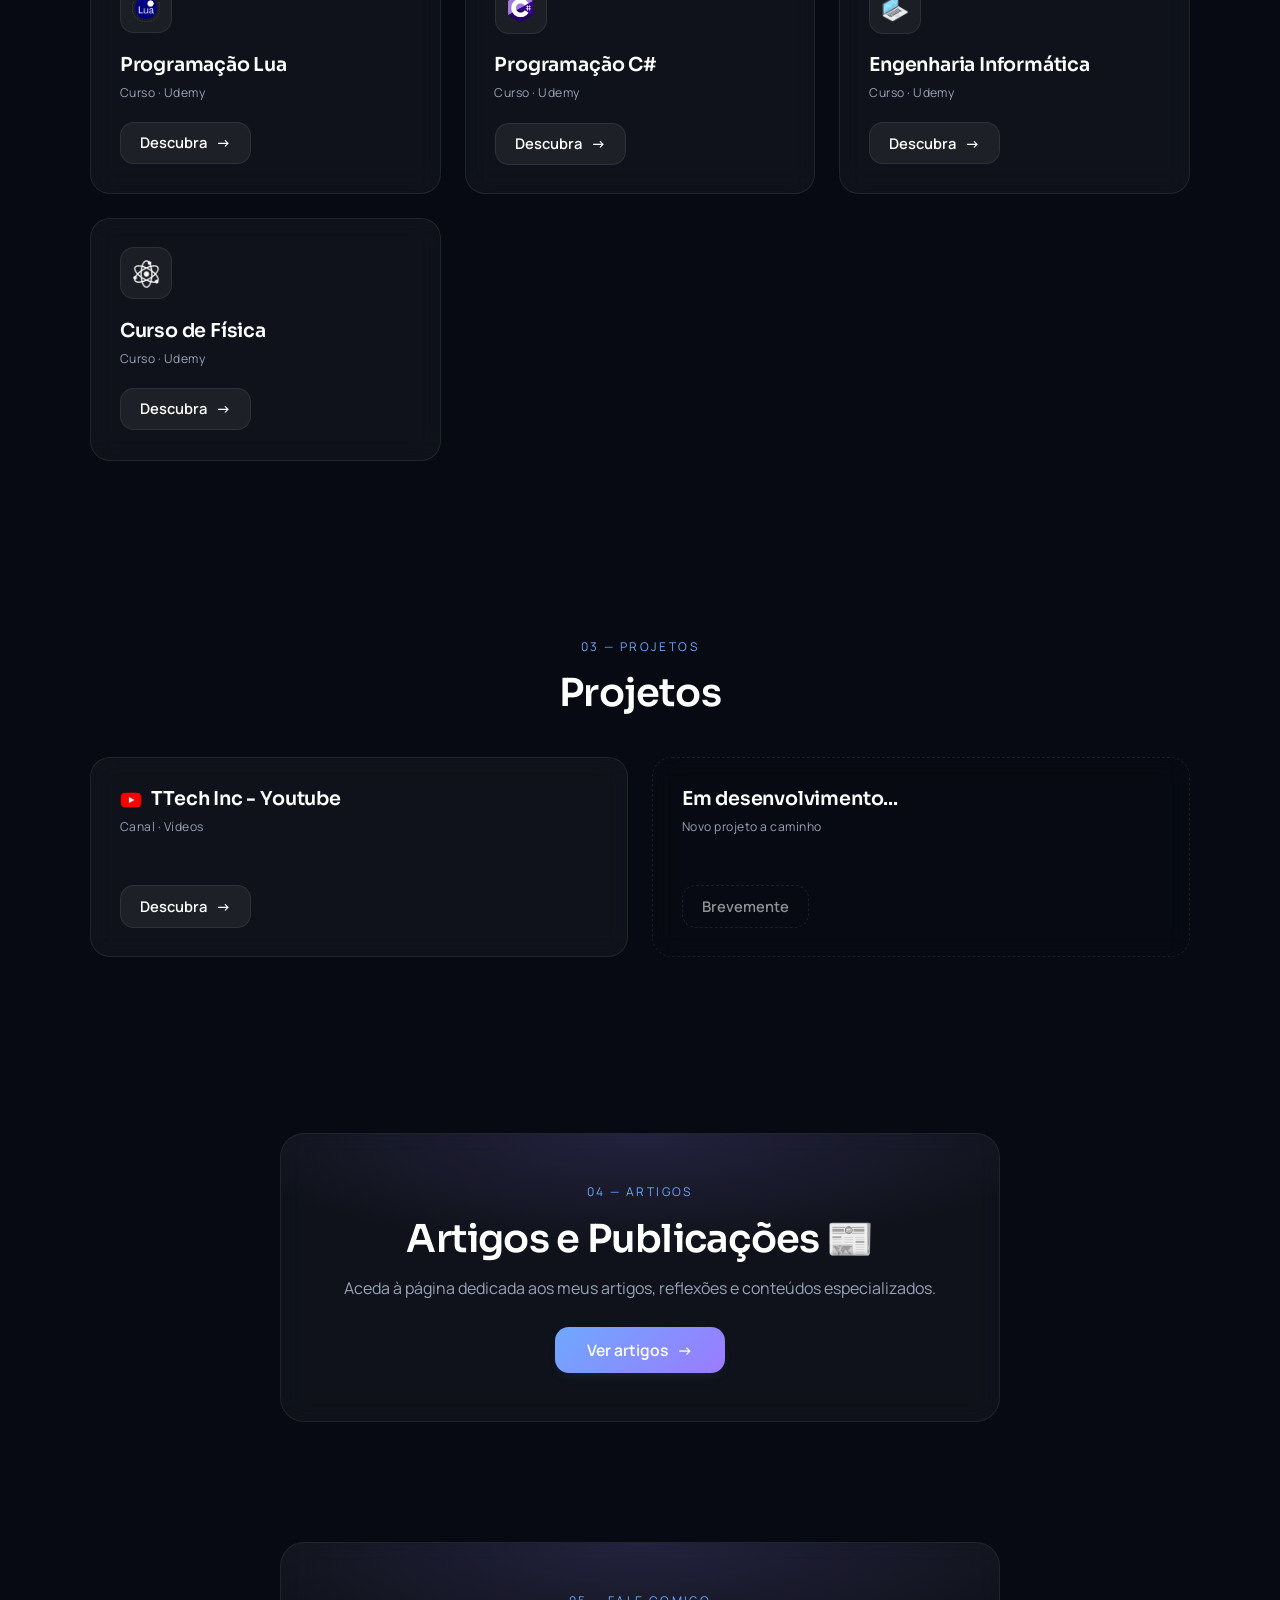
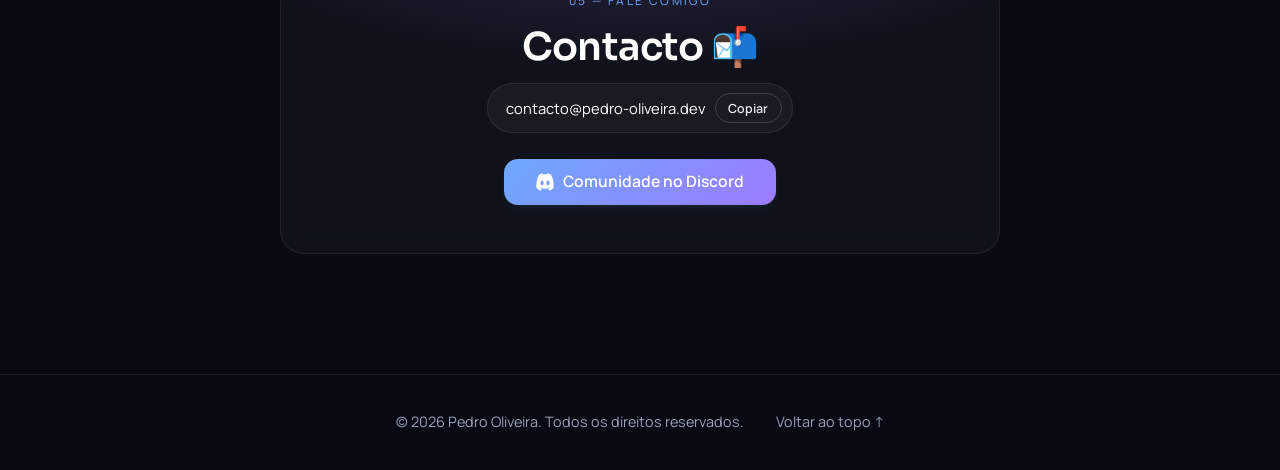
==== commit cd5735ad: "alterações no index" ====
--- a/index.html
+++ b/index.html
@@ -1,164 +1,254 @@
-<!DOCTYPE html>
-<html lang="pt-PT">
-
-<head>
-    <meta charset="UTF-8">
-    <meta name="viewport" content="width=device-width, initial-scale=1.0">
-    <!--Informações de exibição: -->
-    <meta property="og:type" content="website">
-    <meta property="og:title" content="Pedro Oliveira - Desenvolvedor, programador e informático.">
-    <meta property="og:description" content="Um espaço dedicado à apresentação do meu percurso, competências, cursos lecionados e projetos desenvolvidos.">
-    <meta property="og:site_name" content="Pedro Oliveira - Portefólio Profissional">
-    <!--Informações da página: -->
-    <title>Pedro Oliveira | Portefólio Profissional</title>
-    <link rel="preconnect" href="https://fonts.googleapis.com">
-    <link rel="preconnect" href="https://fonts.gstatic.com" crossorigin>
-    <link href="https://fonts.googleapis.com/css2?family=Inter:wght@300;400;500;600;700;800&display=swap"
-        rel="stylesheet">
-    <link rel="stylesheet" href="style.css">
-    <!-- Google tag (gtag.js) -->
-    <script async src="https://www.googletagmanager.com/gtag/js?id=G-9H047FNG0F"></script>
-    <script>
-        window.dataLayer = window.dataLayer || [];
-        function gtag() { dataLayer.push(arguments); }
-        gtag('js', new Date());
-        gtag('config', 'G-9H047FNG0F');
-    </script>
-    <script defer src="script.js"></script>
-</head>
-
-<body>
-
-    <div class="bg-glow"></div>
-
-    <header class="header">
-        <div class="container nav-wrapper">
-            <nav class="nav-menu">
-                <a href="#sobre">Sobre</a>
-                <!--<a href="pagina_recursos/recursos.html">Recursos</a>-->
-                <a href="#cursos">Cursos</a>
-                <!--<a href="#obras">Obras</a>-->
-                <a href="#projetos">Projetos</a>
-                <a href="pagina_artigos/artigos.html">Artigos</a>
-                <a href="#contacto">Contacto</a>
-            </nav>
-        </div>
-    </header>
-
-    <section class="hero container">
-        <div class="hero-content reveal">
-            <p class="hero-tag">PORTEFÓLIO PROFISSIONAL</p>
-            <h1>Pedro Oliveira</h1>
-            <h2 class="hero-subtitle">Desenvolvedor, programador e informático.</h2>
-            <p class="hero-description">
-                Um espaço dedicado à apresentação do meu percurso, competências, cursos lecionados e projetos desenvolvidos.
-            </p>
-            <a href="#contacto" class="btn-primary">Entrar em contacto
-                <img src="assets/contacto_icon.png" width="18" height="18"
-                    style="margin-left: 5px; vertical-align:-3px;">
-            </a>
-        </div>
-    </section>
-
-    <section id="sobre" class="section container reveal">
-        <h3>Sobre 🧑‍💼</h3>
-        <p>Chamo-me Pedro 👋. Este espaço apresenta a minha identidade profissional, experiência, visão estratégica e
-            contributos em diversas áreas de atuação 🚀.</p>
-    </section>
-
-    <!-- Habilitações académicas a serem adicionadas futuramente 
-    <section id="habilitacoes" class="section container reveal">
-        <h3>Habilitações 🎓</h3>
-        <div class="grid">
-            <div class="card">Licenciatura / Mestrado</div>
-            <div class="card">Certificações Profissionais</div>
-            <div class="card">Especializações Técnicas</div>
-        </div>
-    </section>
-    -->
-
-    <section id="cursos" class="section container reveal">
-        <h3>Cursos Lecionados 📚</h3>
-        <div class="grid">
-            <div class="card">
-                <h4>Programação Lua<img src="assets/lua_logo.png" width="18" height="18"
-                        style="margin-left: 8px; vertical-align:-3px;"></h4>
-                <a href="https://www.udemy.com/course/cursos-ttech-lua/?referralCode=1E35E95B27F97B320115"
-                    class="btn-secondary">Descubra</a>
-            </div>
-            <div class="card">
-                <h4>Programação C# <img src="assets/csharp_logo.png" width="18" height="18"
-                        style="margin-left: 8px; vertical-align:-3px;"></h4>
-                <a href="https://www.udemy.com/course/curso-de-programacao-c-sharp-completo/?referralCode=ADC5F420551A71470567"
-                    class="btn-secondary">Descubra</a>
-            </div>
-            <div class="card">
-                <h4>Engenharia Informática <img src="assets/eng_informatica_logo.png" width="18" height="18"
-                        style="margin-left: 8px; vertical-align:-3px;"></h4>
-                <a href="https://www.udemy.com/course/engenharia-informatica/?referralCode=6A7386B9BCD37EFAB88C"
-                    class="btn-secondary">Descubra</a>
-            </div>
-            <div class="card">
-                <h4>Curso de Física <img src="assets/fisica_logo.png" width="18" height="18"
-                        style="margin-left: 8px; vertical-align:-3px;"></h4>
-                <a href="https://www.udemy.com/course/curso-de-fisica-pedro/?referralCode=9C39F249F3D492D9D61F"
-                    class="btn-secondary">Descubra</a>
-            </div>
-        </div>
-    </section>
-
-    <!-- A ser adicionado futuramente
-    <section id="obras" class="section container reveal">
-        <h3>Obras 📖</h3>
-        <div class="grid">
-            <div class="card">
-                <h4>Publicação / Livro 1</h4><a href="https://www.youtube.com/@ttech_/videos" class="btn-secondary">Descubra</a>
-            </div>
-            <div class="card">
-                <h4>Publicação / Livro 2</h4><a href="https://www.youtube.com/@ttech_/videos" class="btn-secondary">Descubra</a>
-            </div>
-        </div>
-    </section>
-    -->
-
-    <section id="projetos" class="section container reveal">
-        <h3>Projetos 💡</h3>
-        <div class="grid">
-            <div class="card">
-                <h4>TTech Inc - Youtube</h4><a href="https://www.youtube.com/@ttech_/videos"
-                    class="btn-secondary">Descubra</a>
-            </div>
-            <div class="card">
-                <h4>Em desenvolvimento...</h4><a href="index.html" class="btn-secondary">Brevemente</a>
-            </div>
-        </div>
-    </section>
-
-    <section id="artigos" class="section articles-section reveal">
-        <div class="container articles-box">
-            <h3>Artigos e Publicações 📰</h3>
-            <p>Aceda à página dedicada aos meus artigos, reflexões e conteúdos especializados.</p>
-            <a href="pagina_artigos/artigos.html" class="btn-primary">Ver artigos</a>
-        </div>
-    </section>
-
-    <section id="contacto" class="section contact-section reveal">
-        <div class="contact-card">
-            <h3>Contacto 📬</h3>
-            <p>contacto@pedro-oliveira.dev</p>
-            <a href="https://discord.gg/ntJY7cnc7T" class="btn-primary">Comunidade no Discord
-                <img src="assets/DiscordLogo.png" width="18" height="18"
-                    style="margin-right:8px; margin-left: 3px; vertical-align:-3px;">
-            </a>
-        </div>
-    </section>
-
-    <footer class="footer">
-        <div class="container">
-            <p>© 2026 Pedro Oliveira. Todos os direitos reservados.</p>
-        </div>
-    </footer>
-
-</body>
-
-</html>+<!DOCTYPE html>
+<html lang="pt-PT">
+
+<head>
+    <meta charset="UTF-8">
+    <meta name="viewport" content="width=device-width, initial-scale=1.0">
+    <meta name="theme-color" content="#070a12">
+    <meta name="description" content="Portefólio de Pedro Oliveira: percurso, competências, cursos lecionados e projetos desenvolvidos.">
+
+    <!-- Informações de exibição: -->
+    <meta property="og:type" content="website">
+    <meta property="og:locale" content="pt_PT">
+    <meta property="og:title" content="Pedro Oliveira - Desenvolvedor, programador e informático.">
+    <meta property="og:description" content="Um espaço dedicado à apresentação do meu percurso, competências, cursos lecionados e projetos desenvolvidos.">
+    <meta property="og:site_name" content="Pedro Oliveira - Portefólio Profissional">
+    <meta name="twitter:card" content="summary">
+
+    <!-- Informações da página: -->
+    <title>Pedro Oliveira | Portefólio Profissional</title>
+
+    <!-- Marca o documento como "com JS" antes de pintar (evita flash e permite fallback sem JS) -->
+    <script>document.documentElement.classList.add('js');</script>
+
+    <link rel="preconnect" href="https://fonts.googleapis.com">
+    <link rel="preconnect" href="https://fonts.gstatic.com" crossorigin>
+    <link href="https://fonts.googleapis.com/css2?family=Manrope:wght@400;500;600;700;800&family=Sora:wght@500;600;700&display=swap"
+        rel="stylesheet">
+    <link rel="stylesheet" href="style.css">
+
+    <!-- Google tag (gtag.js) -->
+    <script async src="https://www.googletagmanager.com/gtag/js?id=G-9H047FNG0F"></script>
+    <script>
+        window.dataLayer = window.dataLayer || [];
+        function gtag() { dataLayer.push(arguments); }
+        gtag('js', new Date());
+        gtag('config', 'G-9H047FNG0F');
+    </script>
+    <script defer src="script.js"></script>
+</head>
+
+<body id="top">
+
+    <a href="#main" class="skip-link">Saltar para o conteúdo</a>
+    <div class="bg-glow" aria-hidden="true"></div>
+
+    <header class="header header--collapsible">
+        <div class="container nav-wrapper">
+            <a href="#top" class="brand" aria-label="Pedro Oliveira — início">
+                <span class="brand-name">Pedro Oliveira</span>
+            </a>
+
+            <button class="nav-toggle" type="button" aria-label="Abrir menu" aria-expanded="false"
+                aria-controls="menu">
+                <span></span><span></span><span></span>
+            </button>
+
+            <nav class="nav-menu" id="menu" aria-label="Navegação principal">
+                <a href="#sobre">Sobre</a>
+                <!--<a href="pagina_recursos/recursos.html">Recursos</a>-->
+                <a href="#cursos">Cursos</a>
+                <!--<a href="#obras">Obras</a>-->
+                <a href="#projetos">Projetos</a>
+                <a href="pagina_artigos/artigos.html">Artigos</a>
+                <a href="#contacto">Contacto</a>
+            </nav>
+        </div>
+    </header>
+
+    <main id="main">
+
+        <section class="hero container">
+            <div class="hero-content reveal">
+                <p class="hero-tag">Portefólio profissional</p>
+                <h1>Pedro Oliveira</h1>
+                <p class="hero-subtitle">Desenvolvedor, programador e <strong>informático.</strong></p>
+                <p class="hero-description">
+                    Um espaço dedicado à apresentação do meu percurso, competências, cursos lecionados e projetos desenvolvidos.
+                </p>
+                <div class="hero-actions">
+                    <a href="#contacto" class="btn-primary">Entrar em contacto
+                        <img class="btn-icon" src="assets/contacto_icon.png" width="18" height="18" alt="">
+                    </a>
+                </div>
+            </div>
+            <a href="#sobre" class="scroll-down" aria-label="Ver o resto do site">
+                <svg width="26" height="26" viewBox="0 0 24 24" fill="none" stroke="currentColor" stroke-width="2"
+                    stroke-linecap="round" stroke-linejoin="round" aria-hidden="true">
+                    <path d="M6 9l6 6 6-6" />
+                </svg>
+            </a>
+        </section>
+
+        <section id="sobre" class="section container reveal">
+            <div class="section-head">
+                <span class="eyebrow">01 — Sobre</span>
+                <h2>Quem sou eu</h2>
+            </div>
+            <div class="about">
+                <p>Chamo-me Pedro 👋. Este espaço apresenta a minha identidade profissional, experiência, visão
+                    estratégica e contributos em diversas áreas de atuação.</p>
+            </div>
+        </section>
+
+        <!-- Habilitações académicas a serem adicionadas futuramente
+        <section id="habilitacoes" class="section container reveal">
+            <div class="section-head">
+                <span class="eyebrow">— Habilitações</span>
+                <h2>Formação</h2>
+            </div>
+            <div class="grid">
+                <div class="card"><h3>Licenciatura / Mestrado</h3></div>
+                <div class="card"><h3>Certificações Profissionais</h3></div>
+                <div class="card"><h3>Especializações Técnicas</h3></div>
+            </div>
+        </section>
+        -->
+
+        <section id="cursos" class="section container reveal">
+            <div class="section-head">
+                <span class="eyebrow">02 — Cursos</span>
+                <h2>Cursos lecionados</h2>
+            </div>
+            <div class="grid">
+                <article class="card">
+                    <div>
+                        <div class="card-icon"><img src="assets/lua_logo.png" width="28" height="28" alt=""></div>
+                        <h3>Programação Lua</h3>
+                        <p class="card-meta">Curso · Udemy</p>
+                    </div>
+                    <a href="https://www.udemy.com/course/cursos-ttech-lua/?referralCode=1E35E95B27F97B320115"
+                        class="btn-secondary" target="_blank" rel="noopener noreferrer">Descubra <span class="arrow"
+                            aria-hidden="true">→</span></a>
+                </article>
+                <article class="card">
+                    <div>
+                        <div class="card-icon"><img src="assets/csharp_logo.png" width="28" height="28" alt=""></div>
+                        <h3>Programação C#</h3>
+                        <p class="card-meta">Curso · Udemy</p>
+                    </div>
+                    <a href="https://www.udemy.com/course/curso-de-programacao-c-sharp-completo/?referralCode=ADC5F420551A71470567"
+                        class="btn-secondary" target="_blank" rel="noopener noreferrer">Descubra <span class="arrow"
+                            aria-hidden="true">→</span></a>
+                </article>
+                <article class="card">
+                    <div>
+                        <div class="card-icon"><img src="assets/eng_informatica_logo.png" width="28" height="28" alt=""></div>
+                        <h3>Engenharia Informática</h3>
+                        <p class="card-meta">Curso · Udemy</p>
+                    </div>
+                    <a href="https://www.udemy.com/course/engenharia-informatica/?referralCode=6A7386B9BCD37EFAB88C"
+                        class="btn-secondary" target="_blank" rel="noopener noreferrer">Descubra <span class="arrow"
+                            aria-hidden="true">→</span></a>
+                </article>
+                <article class="card">
+                    <div>
+                        <div class="card-icon"><img src="assets/fisica_logo.png" width="28" height="28" alt=""></div>
+                        <h3>Curso de Física</h3>
+                        <p class="card-meta">Curso · Udemy</p>
+                    </div>
+                    <a href="https://www.udemy.com/course/curso-de-fisica-pedro/?referralCode=9C39F249F3D492D9D61F"
+                        class="btn-secondary" target="_blank" rel="noopener noreferrer">Descubra <span class="arrow"
+                            aria-hidden="true">→</span></a>
+                </article>
+            </div>
+        </section>
+
+        <!-- A ser adicionado futuramente
+        <section id="obras" class="section container reveal">
+            <div class="section-head">
+                <span class="eyebrow">— Obras</span>
+                <h2>Publicações</h2>
+            </div>
+            <div class="grid">
+                <article class="card">
+                    <div><h3>Publicação / Livro 1</h3></div>
+                    <a href="#" class="btn-secondary">Descubra <span class="arrow" aria-hidden="true">→</span></a>
+                </article>
+            </div>
+        </section>
+        -->
+
+        <section id="projetos" class="section container reveal">
+            <div class="section-head">
+                <span class="eyebrow">03 — Projetos</span>
+                <h2>Projetos</h2>
+            </div>
+            <div class="grid">
+                <article class="card">
+                    <div>
+                        <div class="card-title-row">
+                            <img src="assets/youtube.png" width="22" height="22" alt="">
+                            <h3>TTech Inc - Youtube</h3>
+                        </div>
+                        <p class="card-meta">Canal · Vídeos</p>
+                    </div>
+                    <a href="https://www.youtube.com/@ttech_/videos" class="btn-secondary" target="_blank"
+                        rel="noopener noreferrer">Descubra <span class="arrow" aria-hidden="true">→</span></a>
+                </article>
+                <article class="card card--soon">
+                    <div>
+                        <div class="card-title-row">
+                            <h3>Em desenvolvimento...</h3>
+                        </div>
+                        <p class="card-meta">Novo projeto a caminho</p>
+                    </div>
+                    <span class="btn-secondary btn-disabled" aria-disabled="true">Brevemente</span>
+                </article>
+            </div>
+        </section>
+
+        <section id="artigos" class="section articles-section reveal">
+            <div class="container">
+                <div class="articles-box">
+                    <span class="eyebrow">04 — Artigos</span>
+                    <h2>Artigos e Publicações 📰</h2>
+                    <p>Aceda à página dedicada aos meus artigos, reflexões e conteúdos especializados.</p>
+                    <a href="pagina_artigos/artigos.html" class="btn-primary">Ver artigos <span class="arrow"
+                            aria-hidden="true">→</span></a>
+                </div>
+            </div>
+        </section>
+
+        <section id="contacto" class="section contact-section reveal">
+            <div class="container">
+                <div class="contact-card">
+                    <span class="eyebrow">05 — Fale comigo</span>
+                    <h2>Contacto 📬</h2>
+                    <div class="contact-email">
+                        <a href="mailto:contacto@pedro-oliveira.dev">contacto@pedro-oliveira.dev</a>
+                        <button type="button" class="copy-btn" data-copy="contacto@pedro-oliveira.dev">Copiar</button>
+                    </div>
+                    <div>
+                        <a href="https://discord.gg/ntJY7cnc7T" class="btn-primary" target="_blank"
+                            rel="noopener noreferrer">
+                            <img class="btn-icon" src="assets/DiscordLogo.png" width="18" height="18" alt="">
+                            Comunidade no Discord
+                        </a>
+                    </div>
+                </div>
+            </div>
+        </section>
+
+    </main>
+
+    <footer class="footer">
+        <div class="container">
+            <p>© 2026 Pedro Oliveira. Todos os direitos reservados.</p>
+            <a href="#top">Voltar ao topo ↑</a>
+        </div>
+    </footer>
+
+</body>
+
+</html>
--- a/style.css
+++ b/style.css
@@ -1,457 +1,1104 @@
-:root {
-    --bg: #0b0f19;
-    --panel: rgba(255, 255, 255, 0.04);
-    --text: #e5e7eb;
-    --muted: #94a3b8;
-    --accent: #60a5fa;
-    --accent2: #8b5cf6;
-    --border: rgba(255, 255, 255, 0.08);
-}
-
-* {
-    margin: 0;
-    padding: 0;
-    box-sizing: border-box;
-}
-
-html {
-    scroll-behavior: smooth;
-}
-
-body {
-    font-family: 'Inter', sans-serif;
-    background: var(--bg);
-    color: var(--text);
-    line-height: 1.7;
-}
-
-.container {
-    width: min(1100px, 92%);
-    margin: auto;
-}
-
-.bg-glow {
-    position: fixed;
-    inset: 0;
-    background: radial-gradient(circle at 20% 20%, rgba(96, 165, 250, .15), transparent 30%), radial-gradient(circle at 80% 30%, rgba(139, 92, 246, .15), transparent 30%);
-    pointer-events: none;
-}
-
-.header {
-    position: sticky;
-    top: 0;
-    backdrop-filter: blur(16px);
-    background: rgba(11, 15, 25, .8);
-    border-bottom: 1px solid var(--border);
-    z-index: 100;
-}
-
-.nav-wrapper {
-    display: flex;
-    justify-content: center;
-    padding: 1.25rem 0;
-}
-
-.nav-menu {
-    display: flex;
-    flex-wrap: wrap;
-    justify-content: center;
-    gap: 2rem;
-}
-
-.nav-menu a {
-    color: var(--muted);
-    text-decoration: none;
-    transition: .3s;
-}
-
-.nav-menu a:hover {
-    color: white;
-}
-
-.hero {
-    min-height: 60vh;
-    display: flex;
-    justify-content: center;
-    align-items: center;
-    text-align: center;
-    padding: 4rem 0 2rem;
-}
-
-.hero-tag {
-    color: var(--accent);
-    letter-spacing: 3px;
-    font-size: .8rem;
-    margin-bottom: 1rem;
-}
-
-.hero h1 {
-    font-size: 5rem;
-    margin-bottom: 1rem;
-}
-
-.hero-subtitle {
-    font-size: 1.5rem;
-    color: var(--muted);
-    font-weight: 400;
-    margin-bottom: 1.5rem;
-}
-
-.hero-description {
-    max-width: 700px;
-    margin: 0 auto 2rem;
-}
-
-.btn-primary,
-.btn-secondary {
-    display: inline-block;
-    text-decoration: none;
-    color: white;
-    font-weight: 600;
-    border-radius: 14px;
-    transition: .3s;
-}
-
-.btn-primary {
-    padding: 0.70rem 3.5rem;
-    background: linear-gradient(135deg, var(--accent), var(--accent2));
-}
-
-.btn-secondary {
-    margin-top: 1.5rem;
-    padding: .75rem 1.2rem;
-    background: rgba(255, 255, 255, .08);
-    border: 1px solid var(--border);
-}
-
-.btn-primary:hover,
-.btn-secondary:hover {
-    transform: translateY(-3px);
-}
-
-.section {
-    padding: 5rem 0;
-}
-
-.section h3 {
-    font-size: 2rem;
-    margin-bottom: 2rem;
-    text-align: center;
-}
-
-.section p {
-    max-width: 800px;
-    margin: auto;
-    text-align: center;
-}
-
-.grid {
-    display: grid;
-    grid-template-columns: repeat(auto-fit, minmax(280px, 1fr));
-    gap: 2rem;
-    margin-top: 2rem;
-}
-
-.card {
-    background: var(--panel);
-    border: 1px solid var(--border);
-    border-radius: 20px;
-    padding: 2rem;
-    backdrop-filter: blur(12px);
-    transition: .3s;
-    text-align: center;
-    min-height: 180px;
-    display: flex;
-    flex-direction: column;
-    justify-content: space-between;
-    color: var(--text);
-    text-decoration: none;
-}
-
-.card:hover {
-    transform: translateY(-8px);
-    border-color: rgba(96, 165, 250, .4);
-    color: var(--text);
-}
-
-.card:visited {
-    color: var(--text);
-}
-
-.card h4 {
-    margin-bottom: 1rem;
-}
-
-.articles-box,
-.contact-card {
-    text-align: center;
-    background: var(--panel);
-    border: 1px solid var(--border);
-    border-radius: 24px;
-    padding: 2.4rem 2.2rem;
-    backdrop-filter: blur(12px);
-    max-width: 720px;
-    margin: auto;
-}
-
-.articles-box h3,
-.contact-card h3 {
-    margin-bottom: 0.9rem;
-}
-
-.articles-box p,
-.contact-card p {
-    margin-bottom: 1.5rem;
-    line-height: 1.7;
-}
-
-
-.contact-card p {
-    margin: .8rem 0;
-    color: var(--muted);
-}
-
-.contact-card .btn-primary {
-  margin-top: 0.6rem;
-}
-
-.contact-section {
-  padding-top: 2rem;
-}
-
-.footer {
-    padding: 2rem 0;
-    text-align: center;
-    border-top: 1px solid var(--border);
-    color: var(--muted);
-    margin-top: 2rem;
-}
-
-.reveal {
-    opacity: 0;
-    transform: translateY(40px);
-    transition: all .8s ease;
-}
-
-.reveal.visible {
-    opacity: 1;
-    transform: translateY(0);
-}
-
-@media (max-width:768px) {
-    .hero h1 {
-        font-size: 3rem;
-    }
-
-    .hero-subtitle {
-        font-size: 1.1rem;
-    }
-
-    .nav-menu {
-        gap: 1rem;
-    }
-
-    .section {
-        padding: 4rem 0;
-    }
-}
-
-/*Página de artigos: */
-.filters-grid{
-  display:flex;
-  gap:1rem;
-  margin-top:1.5rem;
-  flex-wrap: wrap;
-  align-items:center;
-}
-
-.filters-grid input{
-  flex: 2;
-}
-
-.filters-grid select{
-  flex: 1;
-}
-
-.filters-grid input,
-.filters-grid select {
-  background: var(--panel);
-  border:1px solid var(--border);
-  color: var(--text);
-  padding: .9rem 1rem;
-  border-radius: 14px;
-}
-
-.tag {
-  display:inline-block;
-  padding:.3rem .7rem;
-  border-radius:999px;
-  background:rgba(255,255,255,0.06);
-  margin:.2rem;
-  font-size:.85rem;
-  color:var(--muted);
-}
-
-.tags {
-  margin:1rem 0 1.25rem;
-}
-
-.artigos-hero{
-  min-height: 38vh;
-}
-
-.artigos-hero h1{
-  font-size: 2.6rem;
-}
-
-.artigos-hero p{
-  font-size: 1rem;
-  margin-top: .6rem;
-}
-
-.articles-list{
-  display: grid;
-  grid-template-columns: repeat(2, 1fr);
-  gap: 1.5rem;
-}
-
-.articles-list .card{
-  max-width: 760px;
-  width: 100%;
-  margin: 0 auto;
-  padding: 1.8rem 2rem;
-}
-
-.article-btn{
-  padding: 0.7rem 1.5rem;
-  display: inline-flex;
-}
-
-.article-btn{
-  display: inline-flex;
-  align-items: center;
-  justify-content: center;
-  text-align: center;
-  line-height: 1;
-}
-
-.articles-list .card{
-  padding: 1.2rem 1.5rem;
-  display: flex;
-  flex-direction: column;
-  gap: 0.4rem;
-  height: auto;
-}
-
-.articles-list .card h4{
-  margin-bottom: 0.3rem;
-  font-size: 1.3rem;
-  font-weight: 600;
-  line-height: 1.3;
-}
-
-.articles-list .card p{
-  margin: 0;
-}
-
-.tags{
-  margin-top: 0.2rem;
-}
-
-.article-page .articles-box{
-  max-width: 1000px;
-}
-
-.filters-wrapper .articles-box{
-  max-width: 1100px;
-}
-
-#loadMoreBtn{
-  border: none;
-  outline: none;
-  cursor: pointer;
-  padding: 0.8rem 3.1rem;
-}
-
-#articlesList{
-  margin-top: 0.5rem;
-  margin-bottom: 5rem;
-}
-
-#filtros{
-  padding-bottom: 0.5rem;
-}
-
-.filters-grid select{
-  background: transparent;
-  color: var(--text-primary, #f5f5f5);
-  border: 1px solid rgba(255,255,255,0.12);
-  padding: 0.65rem 0.9rem;
-  border-radius: 10px;
-  outline: none;
-  cursor: pointer;
-}
-
-.filters-grid select option{
-  background: #ffffff;
-  color: #000000;
-}
-
-
-@media (max-width: 900px){
-  .articles-list{
-    grid-template-columns: 1fr;
-  }
-}
-
-@media (max-width: 768px){
-  .filters-grid{
-    flex-direction: column;
-    align-items: stretch;
-  }
-
-  .filters-grid input,
-  .filters-grid select{
-    width: 100%;
-  }
-}
-
-@media (max-width: 768px){
-
-  /* Só páginas de artigo */
-  .article-page .articles-box{
-    max-width: 100%;
-    padding: 1.5rem;
-    border-radius: 16px;
-  }
-
-  .article-page h1{
-    font-size: 1.8rem;
-    line-height: 1.25;
-  }
-
-  .article-page .article-meta{
-    font-size: 0.9rem;
-  }
-
-  .article-page .article-content{
-    font-size: 1rem;
-    line-height: 1.7;
-  }
-
-  .article-page .article-content h2{
-    font-size: 1.3rem;
-  }
-
-  .article-page .nav-menu{
-    display: flex;
-    flex-wrap: wrap;
-    justify-content: center;
-    gap: 0.75rem 1rem;
-  }
-
-  .article-page .nav-menu a{
-    font-size: 0.95rem;
-  }
-
-}+/* ==========================================================================
+   Pedro Oliveira — Portefólio
+   Sistema de design v2
+   Índice: 1 Tokens · 2 Base · 3 Fundo · 4 Header · 5 Hero · 6 Secções
+           7 Botões · 8 Cards · 9 Caixas (artigos/contacto) · 10 Filtros
+           11 Artigos · 12 Footer · 13 Animações · 14 Responsivo
+   ========================================================================== */
+
+/* 1. TOKENS ---------------------------------------------------------------- */
+:root {
+    color-scheme: dark;
+
+    --bg: #070a12;
+    --bg-elev: #0d1220;
+    --panel: rgba(255, 255, 255, 0.035);
+    --panel-hover: rgba(255, 255, 255, 0.06);
+    --text: #e8eaf0;
+    --text-strong: #ffffff;
+    --muted: #98a2b8;
+    --accent: #6ea8fe;
+    --accent2: #9b7bff;
+    --accent3: #34d3c0;
+    --border: rgba(255, 255, 255, 0.08);
+    --border-strong: rgba(255, 255, 255, 0.16);
+
+    --grad: linear-gradient(135deg, var(--accent), var(--accent2));
+    --radius-sm: 10px;
+    --radius: 16px;
+    --radius-lg: 24px;
+
+    --font-body: 'Manrope', system-ui, -apple-system, 'Segoe UI', sans-serif;
+    --font-display: 'Sora', 'Manrope', system-ui, sans-serif;
+    --font-mono: var(--font-body);
+
+    --ease: cubic-bezier(.22, .8, .3, 1);
+    --header-h: 68px;
+}
+
+/* 2. BASE ------------------------------------------------------------------ */
+* {
+    margin: 0;
+    padding: 0;
+    box-sizing: border-box;
+}
+
+html {
+    scroll-behavior: smooth;
+    scroll-padding-top: calc(var(--header-h) + 16px);
+    -webkit-text-size-adjust: 100%;
+}
+
+body {
+    font-family: var(--font-body);
+    background: var(--bg);
+    color: var(--text);
+    line-height: 1.7;
+    -webkit-font-smoothing: antialiased;
+    text-rendering: optimizeLegibility;
+    overflow-x: hidden;
+}
+
+img {
+    max-width: 100%;
+    display: block;
+}
+
+a {
+    color: inherit;
+}
+
+::selection {
+    background: rgba(110, 168, 254, .35);
+    color: var(--text-strong);
+}
+
+:focus-visible {
+    outline: 2px solid var(--accent);
+    outline-offset: 3px;
+    border-radius: 6px;
+}
+
+.container {
+    width: min(1100px, 92%);
+    margin-inline: auto;
+}
+
+.skip-link {
+    position: fixed;
+    top: -60px;
+    left: 1rem;
+    z-index: 300;
+    background: var(--grad);
+    color: #fff;
+    padding: .6rem 1rem;
+    border-radius: var(--radius-sm);
+    font-weight: 600;
+    text-decoration: none;
+    transition: top .2s var(--ease);
+}
+
+.skip-link:focus {
+    top: 1rem;
+}
+
+/* 3. FUNDO ----------------------------------------------------------------- */
+.bg-glow {
+    position: fixed;
+    inset: 0;
+    z-index: -1;
+    pointer-events: none;
+    background:
+        radial-gradient(40rem 32rem at 12% 8%, rgba(110, 168, 254, .16), transparent 60%),
+        radial-gradient(36rem 30rem at 88% 18%, rgba(155, 123, 255, .15), transparent 60%),
+        radial-gradient(30rem 24rem at 50% 105%, rgba(52, 211, 192, .08), transparent 60%);
+}
+
+/* grelha subtil, esbatida nas margens */
+.bg-glow::after {
+    content: "";
+    position: absolute;
+    inset: 0;
+    background-image:
+        linear-gradient(var(--border) 1px, transparent 1px),
+        linear-gradient(90deg, var(--border) 1px, transparent 1px);
+    background-size: 56px 56px;
+    opacity: .45;
+    -webkit-mask-image: radial-gradient(ellipse 70% 55% at 50% 22%, #000 30%, transparent 75%);
+    mask-image: radial-gradient(ellipse 70% 55% at 50% 22%, #000 30%, transparent 75%);
+}
+
+.scroll-progress {
+    position: fixed;
+    top: 0;
+    left: 0;
+    right: 0;
+    height: 2px;
+    z-index: 200;
+    background: var(--grad);
+    transform-origin: 0 50%;
+    transform: scaleX(0);
+    pointer-events: none;
+}
+
+/* 4. HEADER ---------------------------------------------------------------- */
+.header {
+    position: sticky;
+    top: 0;
+    z-index: 100;
+    -webkit-backdrop-filter: blur(16px) saturate(140%);
+    backdrop-filter: blur(16px) saturate(140%);
+    background: rgba(7, 10, 18, .72);
+    border-bottom: 1px solid var(--border);
+    transition: background .3s, border-color .3s;
+}
+
+.header.is-scrolled {
+    background: rgba(7, 10, 18, .88);
+    border-bottom-color: var(--border-strong);
+}
+
+.nav-wrapper {
+    display: flex;
+    justify-content: center;
+    align-items: center;
+    min-height: var(--header-h);
+    padding: .5rem 0;
+}
+
+.header--collapsible .nav-wrapper {
+    justify-content: space-between;
+    gap: 1rem;
+}
+
+.brand {
+    display: inline-flex;
+    align-items: center;
+    gap: .7rem;
+    text-decoration: none;
+    color: var(--text-strong);
+    font-family: var(--font-display);
+    font-weight: 600;
+    letter-spacing: -.01em;
+}
+
+.brand:hover .nav-menu {
+    display: flex;
+    flex-wrap: wrap;
+    justify-content: center;
+    gap: .25rem;
+}
+
+.nav-menu a {
+    position: relative;
+    color: var(--muted);
+    text-decoration: none;
+    font-size: .95rem;
+    font-weight: 500;
+    padding: .45rem .9rem;
+    border-radius: 999px;
+    transition: color .25s, background .25s;
+}
+
+.nav-menu a:hover {
+    color: var(--text-strong);
+    background: var(--panel-hover);
+}
+
+.nav-menu a.active,
+.nav-menu a[aria-current="page"] {
+    color: var(--text-strong);
+    background: rgba(110, 168, 254, .12);
+    box-shadow: inset 0 0 0 1px rgba(110, 168, 254, .28);
+}
+
+.nav-toggle {
+    display: none;
+    flex-direction: column;
+    justify-content: center;
+    gap: 5px;
+    width: 42px;
+    height: 42px;
+    padding: 0 11px;
+    background: var(--panel);
+    border: 1px solid var(--border);
+    border-radius: 12px;
+    cursor: pointer;
+}
+
+.nav-toggle span {
+    display: block;
+    height: 2px;
+    border-radius: 2px;
+    background: var(--text);
+    transition: transform .3s var(--ease), opacity .2s;
+}
+
+.nav-toggle[aria-expanded="true"] span:nth-child(1) { transform: translateY(7px) rotate(45deg); }
+.nav-toggle[aria-expanded="true"] span:nth-child(2) { opacity: 0; }
+.nav-toggle[aria-expanded="true"] span:nth-child(3) { transform: translateY(-7px) rotate(-45deg); }
+
+/* 5. HERO ------------------------------------------------------------------ */
+.hero {
+    position: relative;
+    min-height: calc(100vh - var(--header-h));
+    min-height: calc(100svh - var(--header-h));
+    display: flex;
+    justify-content: center;
+    align-items: center;
+    text-align: center;
+    padding: 3rem 0 5.5rem;
+}
+
+.hero-tag {
+    display: inline-flex;
+    align-items: center;
+    gap: .6rem;
+    font-family: var(--font-mono);
+    font-size: .74rem;
+    letter-spacing: .18em;
+    text-transform: uppercase;
+    color: var(--accent);
+    padding: .45rem 1rem;
+    border: 1px solid rgba(110, 168, 254, .28);
+    background: rgba(110, 168, 254, .07);
+    border-radius: 999px;
+    margin-bottom: 1.8rem;
+}
+
+.hero-tag::before {
+    content: "";
+    width: 7px;
+    height: 7px;
+    border-radius: 50%;
+    background: var(--accent3);
+    box-shadow: 0 0 0 0 rgba(52, 211, 192, .6);
+    animation: pulse 2.4s infinite;
+}
+
+.hero h1 {
+    font-family: var(--font-display);
+    font-size: clamp(2.9rem, 9vw, 6rem);
+    font-weight: 700;
+    line-height: 1.02;
+    letter-spacing: -.035em;
+    margin-bottom: 1.2rem;
+    background: linear-gradient(180deg, #fff 30%, #aab6d3 100%);
+    -webkit-background-clip: text;
+    background-clip: text;
+    -webkit-text-fill-color: transparent;
+    color: transparent;
+}
+
+.hero-subtitle {
+    font-family: var(--font-display);
+    font-size: clamp(1.1rem, 2.6vw, 1.55rem);
+    color: var(--muted);
+    font-weight: 400;
+    margin-bottom: 1.5rem;
+}
+
+.hero-subtitle strong {
+    font-weight: 500;
+    background: var(--grad);
+    -webkit-background-clip: text;
+    background-clip: text;
+    -webkit-text-fill-color: transparent;
+    color: transparent;
+}
+
+.hero-description {
+    max-width: 640px;
+    margin: 0 auto 2.2rem;
+    color: var(--muted);
+    font-size: 1.05rem;
+}
+
+.hero-actions {
+    display: flex;
+    flex-wrap: wrap;
+    justify-content: center;
+    gap: .9rem;
+}
+
+/* seta animada do hero */
+.scroll-down {
+    position: absolute;
+    left: 50%;
+    bottom: 1.6rem;
+    translate: -50% 0;
+    display: grid;
+    place-items: center;
+    width: 48px;
+    height: 48px;
+    color: var(--text);
+    border: 1px solid var(--border-strong);
+    border-radius: 50%;
+    background: var(--panel);
+    -webkit-backdrop-filter: blur(8px);
+    backdrop-filter: blur(8px);
+    text-decoration: none;
+    transition: opacity .4s, background .3s, border-color .3s;
+}
+
+.scroll-down svg {
+    animation: bounce 1.8s ease-in-out infinite;
+}
+
+.scroll-down:hover {
+    background: var(--panel-hover);
+    border-color: rgba(110, 168, 254, .5);
+}
+
+.scroll-down.hide {
+    opacity: 0;
+    pointer-events: none;
+}
+
+@keyframes bounce {
+    0%, 100% { transform: translateY(-3px); }
+    50%      { transform: translateY(4px); }
+}
+
+/* 6. SECÇÕES --------------------------------------------------------------- */
+.section {
+    padding: 5.5rem 0;
+}
+
+.section-head {
+    text-align: center;
+    margin-bottom: 2.6rem;
+}
+
+.eyebrow {
+    display: block;
+    font-family: var(--font-mono);
+    font-size: .75rem;
+    letter-spacing: .2em;
+    text-transform: uppercase;
+    color: var(--accent);
+    margin-bottom: .8rem;
+}
+
+.section h2,
+.section h3 {
+    font-family: var(--font-display);
+    font-size: clamp(1.7rem, 4vw, 2.4rem);
+    font-weight: 600;
+    letter-spacing: -.02em;
+    line-height: 1.2;
+    margin-bottom: 1rem;
+    text-align: center;
+    color: var(--text-strong);
+}
+
+.section > p,
+.section-head p {
+    max-width: 720px;
+    margin: auto;
+    text-align: center;
+    color: var(--muted);
+    font-size: 1.05rem;
+}
+
+.about {
+    max-width: 760px;
+    margin-inline: auto;
+    padding: 2.4rem;
+    border-radius: var(--radius-lg);
+    border: 1px solid var(--border);
+    background: var(--panel);
+    text-align: center;
+    position: relative;
+    overflow: hidden;
+}
+
+.about p {
+    color: var(--text);
+    font-size: 1.12rem;
+    line-height: 1.85;
+}
+
+/* 7. BOTÕES ---------------------------------------------------------------- */
+.btn-primary,
+.btn-secondary,
+.btn-ghost {
+    display: inline-flex;
+    align-items: center;
+    justify-content: center;
+    gap: .55rem;
+    text-decoration: none;
+    color: #fff;
+    font-family: var(--font-body);
+    font-weight: 600;
+    font-size: .98rem;
+    line-height: 1.2;
+    border-radius: 14px;
+    cursor: pointer;
+    transition: transform .3s var(--ease), box-shadow .3s, background .3s, border-color .3s;
+}
+
+.btn-primary {
+    padding: .85rem 2rem;
+    background: var(--grad);
+    border: 0;
+    box-shadow: 0 6px 16px -10px rgba(110, 168, 254, .3);
+}
+
+.btn-primary:hover {
+    transform: translateY(-3px);
+    box-shadow: 0 8px 20px -12px rgba(139, 120, 255, .35);
+}
+
+.btn-ghost {
+    padding: .85rem 1.8rem;
+    background: transparent;
+    border: 1px solid var(--border-strong);
+}
+
+.btn-ghost:hover {
+    transform: translateY(-3px);
+    background: var(--panel-hover);
+    border-color: rgba(110, 168, 254, .5);
+}
+
+.btn-secondary {
+    margin-top: 1.2rem;
+    padding: .7rem 1.2rem;
+    font-size: .92rem;
+    background: rgba(255, 255, 255, .06);
+    border: 1px solid var(--border);
+    align-self: flex-start;
+}
+
+.btn-secondary:hover {
+    transform: translateY(-2px);
+    background: rgba(110, 168, 254, .14);
+    border-color: rgba(110, 168, 254, .45);
+}
+
+.btn-secondary .arrow,
+.btn-primary .arrow {
+    display: inline-block;
+    transition: transform .3s var(--ease);
+}
+
+.btn-secondary:hover .arrow,
+.btn-primary:hover .arrow {
+    transform: translateX(4px);
+}
+
+.btn-icon {
+    width: 18px;
+    height: 18px;
+}
+
+.btn-disabled,
+.btn-disabled:hover {
+    opacity: .55;
+    cursor: default;
+    transform: none;
+    background: transparent;
+    border-style: dashed;
+    border-color: var(--border-strong);
+}
+
+/* 8. CARDS ----------------------------------------------------------------- */
+.grid {
+    display: grid;
+    grid-template-columns: repeat(auto-fit, minmax(260px, 1fr));
+    gap: 1.5rem;
+}
+
+.card {
+    --mx: 50%;
+    --my: 0%;
+    position: relative;
+    overflow: hidden;
+    isolation: isolate;
+    display: flex;
+    flex-direction: column;
+    justify-content: space-between;
+    min-height: 200px;
+    padding: 1.8rem;
+    text-align: left;
+    color: var(--text);
+    text-decoration: none;
+    background: var(--panel);
+    border: 1px solid var(--border);
+    border-radius: 20px;
+    -webkit-backdrop-filter: blur(12px);
+    backdrop-filter: blur(12px);
+    transition: transform .4s var(--ease), border-color .3s, background .3s, box-shadow .4s;
+}
+
+/* luz que segue o cursor */
+.card::before {
+    content: "";
+    position: absolute;
+    inset: 0;
+    z-index: -1;
+    opacity: 0;
+    background: radial-gradient(380px circle at var(--mx) var(--my), rgba(110, 168, 254, .14), transparent 60%);
+    transition: opacity .35s;
+}
+
+.card:hover {
+    transform: translateY(-6px);
+    border-color: rgba(110, 168, 254, .4);
+    background: var(--panel-hover);
+    box-shadow: 0 24px 48px -24px rgba(0, 0, 0, .7);
+}
+
+.card:hover::before {
+    opacity: 1;
+}
+
+.card:visited {
+    color: var(--text);
+}
+
+.card-icon {
+    display: grid;
+    place-items: center;
+    width: 52px;
+    height: 52px;
+    margin-bottom: 1.2rem;
+    border-radius: 14px;
+    background: rgba(255, 255, 255, .05);
+    border: 1px solid var(--border);
+}
+
+.card-icon img {
+    width: 28px;
+    height: 28px;
+    object-fit: contain;
+}
+
+.card h3,
+.card h4 {
+    font-family: var(--font-display);
+    font-size: 1.2rem;
+    font-weight: 600;
+    letter-spacing: -.01em;
+    line-height: 1.3;
+    text-align: left;
+    margin: 0 0 .3rem;
+    color: var(--text-strong);
+}
+
+.card-title-row {
+    display: flex;
+    align-items: center;
+    gap: .6rem;
+    margin-bottom: .3rem;
+}
+
+.card-title-row h3 {
+    margin: 0;
+}
+
+.card-title-row img {
+    width: 22px;
+    height: 22px;
+    object-fit: contain;
+}
+
+.card-meta {
+    font-family: var(--font-mono);
+    font-size: .76rem;
+    color: var(--muted);
+    letter-spacing: .04em;
+}
+
+.card--soon {
+    border-style: dashed;
+    background: transparent;
+}
+
+.card--soon .card-icon {
+    border-style: dashed;
+    color: var(--muted);
+    font-size: 1.3rem;
+}
+
+/* 9. CAIXAS (artigos / contacto) ------------------------------------------- */
+.articles-box,
+.contact-card {
+    position: relative;
+    overflow: hidden;
+    text-align: center;
+    background: var(--panel);
+    border: 1px solid var(--border);
+    border-radius: var(--radius-lg);
+    padding: 3rem 2.2rem;
+    -webkit-backdrop-filter: blur(12px);
+    backdrop-filter: blur(12px);
+    max-width: 720px;
+    margin: auto;
+}
+
+.articles-box::before,
+.contact-card::before {
+    content: "";
+    position: absolute;
+    inset: -40% -10% auto -10%;
+    height: 80%;
+    z-index: -1;
+    background: radial-gradient(closest-side, rgba(139, 120, 255, .16), transparent);
+    pointer-events: none;
+}
+
+.articles-box h2,
+.articles-box h3,
+.contact-card h2,
+.contact-card h3 {
+    margin-bottom: .8rem;
+}
+
+.articles-box p,
+.contact-card p {
+    margin: 0 auto 1.6rem;
+    line-height: 1.7;
+    color: var(--muted);
+}
+
+.contact-section {
+    padding-top: 2rem;
+}
+
+.contact-email {
+    display: inline-flex;
+    align-items: center;
+    gap: .6rem;
+    margin-bottom: 1.6rem;
+    padding: .55rem .6rem .55rem 1.1rem;
+    border-radius: 999px;
+    border: 1px solid var(--border);
+    background: rgba(255, 255, 255, .04);
+    font-family: var(--font-mono);
+    font-size: .92rem;
+}
+
+.contact-email a {
+    color: var(--text-strong);
+    text-decoration: none;
+}
+
+.contact-email a:hover {
+    color: var(--accent);
+}
+
+.copy-btn {
+    font-family: var(--font-body);
+    font-size: .78rem;
+    font-weight: 600;
+    color: var(--text);
+    padding: .35rem .8rem;
+    border-radius: 999px;
+    border: 1px solid var(--border-strong);
+    background: transparent;
+    cursor: pointer;
+    transition: background .25s, color .25s;
+}
+
+.copy-btn:hover {
+    background: var(--panel-hover);
+}
+
+.copy-btn.copied {
+    color: var(--accent3);
+    border-color: rgba(52, 211, 192, .5);
+}
+
+/* 10. FILTROS (artigos e recursos) ----------------------------------------- */
+.filters-wrapper .articles-box {
+    max-width: 1100px;
+}
+
+.page-title {
+    font-family: var(--font-display);
+    font-size: clamp(1.8rem, 4vw, 2.5rem);
+    font-weight: 600;
+    letter-spacing: -.02em;
+    color: var(--text-strong);
+    margin-bottom: .6rem;
+}
+
+.filters-grid {
+    display: flex;
+    flex-wrap: wrap;
+    align-items: center;
+    gap: .9rem;
+    margin-top: 1.6rem;
+}
+
+.filters-grid input {
+    flex: 2 1 240px;
+}
+
+.filters-grid select {
+    flex: 1 1 160px;
+}
+
+.filters-grid input,
+.filters-grid select {
+    font-family: var(--font-body);
+    font-size: .95rem;
+    background: rgba(255, 255, 255, .04);
+    color: var(--text);
+    border: 1px solid var(--border);
+    padding: .85rem 1rem;
+    border-radius: 12px;
+    outline: none;
+    transition: border-color .25s, box-shadow .25s, background .25s;
+}
+
+.filters-grid input::placeholder {
+    color: var(--muted);
+}
+
+.filters-grid input:focus,
+.filters-grid select:focus {
+    border-color: rgba(110, 168, 254, .6);
+    box-shadow: 0 0 0 4px rgba(110, 168, 254, .14);
+    background: rgba(255, 255, 255, .06);
+}
+
+.filters-grid select {
+    cursor: pointer;
+}
+
+.filters-grid select option {
+    background: var(--bg-elev);
+    color: var(--text);
+}
+
+#filtros {
+    padding-bottom: .5rem;
+}
+
+/* 11. ARTIGOS -------------------------------------------------------------- */
+.articles-list {
+    display: grid;
+    grid-template-columns: repeat(2, 1fr);
+    gap: 1.5rem;
+    margin-top: .5rem;
+    margin-bottom: 3rem;
+}
+
+.articles-list .card {
+    width: 100%;
+    min-height: 0;
+    padding: 1.5rem 1.7rem;
+    gap: .5rem;
+    justify-content: flex-start;
+}
+
+.articles-list .card p {
+    margin: 0;
+    color: var(--muted);
+    font-size: .95rem;
+    text-align: left;
+}
+
+.tags {
+    margin: .6rem 0 .9rem;
+    display: flex;
+    flex-wrap: wrap;
+    gap: .4rem;
+}
+
+.tag {
+    display: inline-block;
+    padding: .2rem .7rem;
+    border-radius: 999px;
+    background: rgba(110, 168, 254, .1);
+    border: 1px solid rgba(110, 168, 254, .22);
+    color: var(--accent);
+    font-family: var(--font-mono);
+    font-size: .74rem;
+    margin: 0;
+}
+
+.article-btn {
+    padding: .7rem 1.5rem;
+    display: inline-flex;
+    align-items: center;
+    justify-content: center;
+    text-align: center;
+    line-height: 1;
+}
+
+#loadMoreBtn {
+    border: none;
+    outline: none;
+    cursor: pointer;
+    padding: .9rem 3rem;
+}
+
+#loadMoreBtn:focus-visible {
+    outline: 2px solid var(--accent);
+    outline-offset: 4px;
+}
+
+.load-more-wrap {
+    text-align: center;
+    margin-top: 2rem;
+}
+
+/* página de artigo individual */
+.article-page .articles-box {
+    max-width: 880px;
+    text-align: left;
+}
+
+.article-page h1 {
+    font-family: var(--font-display);
+    font-size: clamp(1.9rem, 4.5vw, 2.8rem);
+    letter-spacing: -.025em;
+    line-height: 1.15;
+    color: var(--text-strong);
+    margin-bottom: .8rem;
+}
+
+.article-page .article-meta {
+    font-family: var(--font-mono);
+    font-size: .82rem;
+    color: var(--muted);
+    margin-bottom: 1.6rem;
+}
+
+.article-page .article-content {
+    font-size: 1.05rem;
+    line-height: 1.85;
+    color: var(--text);
+    text-align: left;
+}
+
+.article-page .article-content h2 {
+    font-family: var(--font-display);
+    font-size: 1.55rem;
+    margin: 2.2rem 0 .8rem;
+    text-align: left;
+    color: var(--text-strong);
+}
+
+.article-page .article-content h3 {
+    font-family: var(--font-display);
+    font-size: 1.2rem;
+    margin: 1.6rem 0 .6rem;
+    text-align: left;
+}
+
+.article-page .article-content p {
+    margin: 0 0 1.2rem;
+    color: var(--text);
+    text-align: left;
+}
+
+.article-page .article-content a {
+    color: var(--accent);
+    text-underline-offset: 3px;
+}
+
+.article-page .article-content ul,
+.article-page .article-content ol {
+    margin: 0 0 1.2rem 1.4rem;
+}
+
+.article-page .article-content li {
+    margin-bottom: .4rem;
+}
+
+.article-page .article-content blockquote {
+    margin: 1.5rem 0;
+    padding: .9rem 1.3rem;
+    border-left: 3px solid var(--accent2);
+    background: var(--panel);
+    border-radius: 0 var(--radius-sm) var(--radius-sm) 0;
+    color: var(--muted);
+}
+
+.article-page .article-content code {
+    font-family: var(--font-mono);
+    font-size: .88em;
+    padding: .15em .45em;
+    border-radius: 6px;
+    background: rgba(255, 255, 255, .07);
+}
+
+.article-page .article-content pre {
+    margin: 1.5rem 0;
+    padding: 1.2rem 1.4rem;
+    overflow-x: auto;
+    border-radius: var(--radius);
+    background: #05070d;
+    border: 1px solid var(--border);
+}
+
+.article-page .article-content pre code {
+    padding: 0;
+    background: none;
+}
+
+.article-page .article-content img {
+    border-radius: var(--radius);
+    margin: 1.5rem 0;
+    border: 1px solid var(--border);
+}
+
+/* 12. FOOTER --------------------------------------------------------------- */
+.footer {
+    padding: 2.2rem 0;
+    border-top: 1px solid var(--border);
+    color: var(--muted);
+    margin-top: 2rem;
+    font-size: .9rem;
+    text-align: center;
+}
+
+.footer .container {
+    display: flex;
+    flex-wrap: wrap;
+    align-items: center;
+    justify-content: center;
+    gap: .6rem 2rem;
+}
+
+.footer a {
+    text-decoration: none;
+    color: var(--muted);
+    transition: color .25s;
+}
+
+.footer a:hover {
+    color: var(--text-strong);
+}
+
+/* 13. ANIMAÇÕES ------------------------------------------------------------ */
+/* Só esconde se o JS estiver ativo — sem JS o conteúdo fica sempre visível */
+.js .reveal {
+    opacity: 0;
+    transform: translateY(32px);
+    transition: opacity .8s var(--ease), transform .8s var(--ease);
+}
+
+.js .reveal.visible {
+    opacity: 1;
+    transform: none;
+}
+
+@keyframes pulse {
+    0%   { box-shadow: 0 0 0 0 rgba(52, 211, 192, .55); }
+    70%  { box-shadow: 0 0 0 9px rgba(52, 211, 192, 0); }
+    100% { box-shadow: 0 0 0 0 rgba(52, 211, 192, 0); }
+}
+
+@media (prefers-reduced-motion: reduce) {
+    html { scroll-behavior: auto; }
+
+    *,
+    *::before,
+    *::after {
+        animation: none !important;
+        transition-duration: .01ms !important;
+    }
+
+    .js .reveal {
+        opacity: 1;
+        transform: none;
+    }
+}
+
+/* 14. RESPONSIVO ----------------------------------------------------------- */
+@media (max-width: 900px) {
+    .articles-list {
+        grid-template-columns: 1fr;
+    }
+}
+
+@media (max-width: 768px) {
+    :root { --header-h: 62px; }
+
+    .section { padding: 4rem 0; }
+
+    .hero { padding: 2.5rem 0 5.5rem; }
+
+    /* menu colapsável — apenas nas páginas que têm o botão (header--collapsible) */
+    .header--collapsible .nav-toggle {
+        display: flex;
+    }
+
+    .header--collapsible .nav-menu {
+        position: absolute;
+        top: 100%;
+        left: 0;
+        right: 0;
+        flex-direction: column;
+        align-items: stretch;
+        gap: .25rem;
+        padding: .8rem 4%;
+        background: rgba(7, 10, 18, .96);
+        -webkit-backdrop-filter: blur(16px);
+        backdrop-filter: blur(16px);
+        border-bottom: 1px solid var(--border);
+        opacity: 0;
+        visibility: hidden;
+        transform: translateY(-8px);
+        transition: opacity .25s, transform .25s var(--ease), visibility .25s;
+    }
+
+    .header--collapsible .nav-menu.open {
+        opacity: 1;
+        visibility: visible;
+        transform: none;
+    }
+
+    .header--collapsible .nav-menu a {
+        padding: .8rem 1rem;
+        font-size: 1rem;
+    }
+
+    /* páginas antigas sem botão: mantém o menu em linha */
+    .header:not(.header--collapsible) .nav-menu {
+        gap: .4rem .6rem;
+    }
+
+    .about { padding: 1.8rem 1.4rem; }
+
+    .articles-box,
+    .contact-card { padding: 2.2rem 1.4rem; }
+
+    .filters-grid {
+        flex-direction: column;
+        align-items: stretch;
+    }
+
+    .filters-grid input,
+    .filters-grid select {
+        width: 100%;
+        flex: none;
+    }
+
+    .contact-email {
+        flex-wrap: wrap;
+        justify-content: center;
+        border-radius: var(--radius);
+        font-size: .85rem;
+    }
+
+    .article-page .articles-box {
+        max-width: 100%;
+        padding: 1.5rem;
+        border-radius: 16px;
+    }
+
+    .article-page .article-meta { font-size: .85rem; }
+    .article-page .article-content { font-size: 1rem; line-height: 1.75; }
+    .article-page .article-content h2 { font-size: 1.3rem; }
+}
+
+@media (hover: none) {
+    .card:hover { transform: none; }
+}
